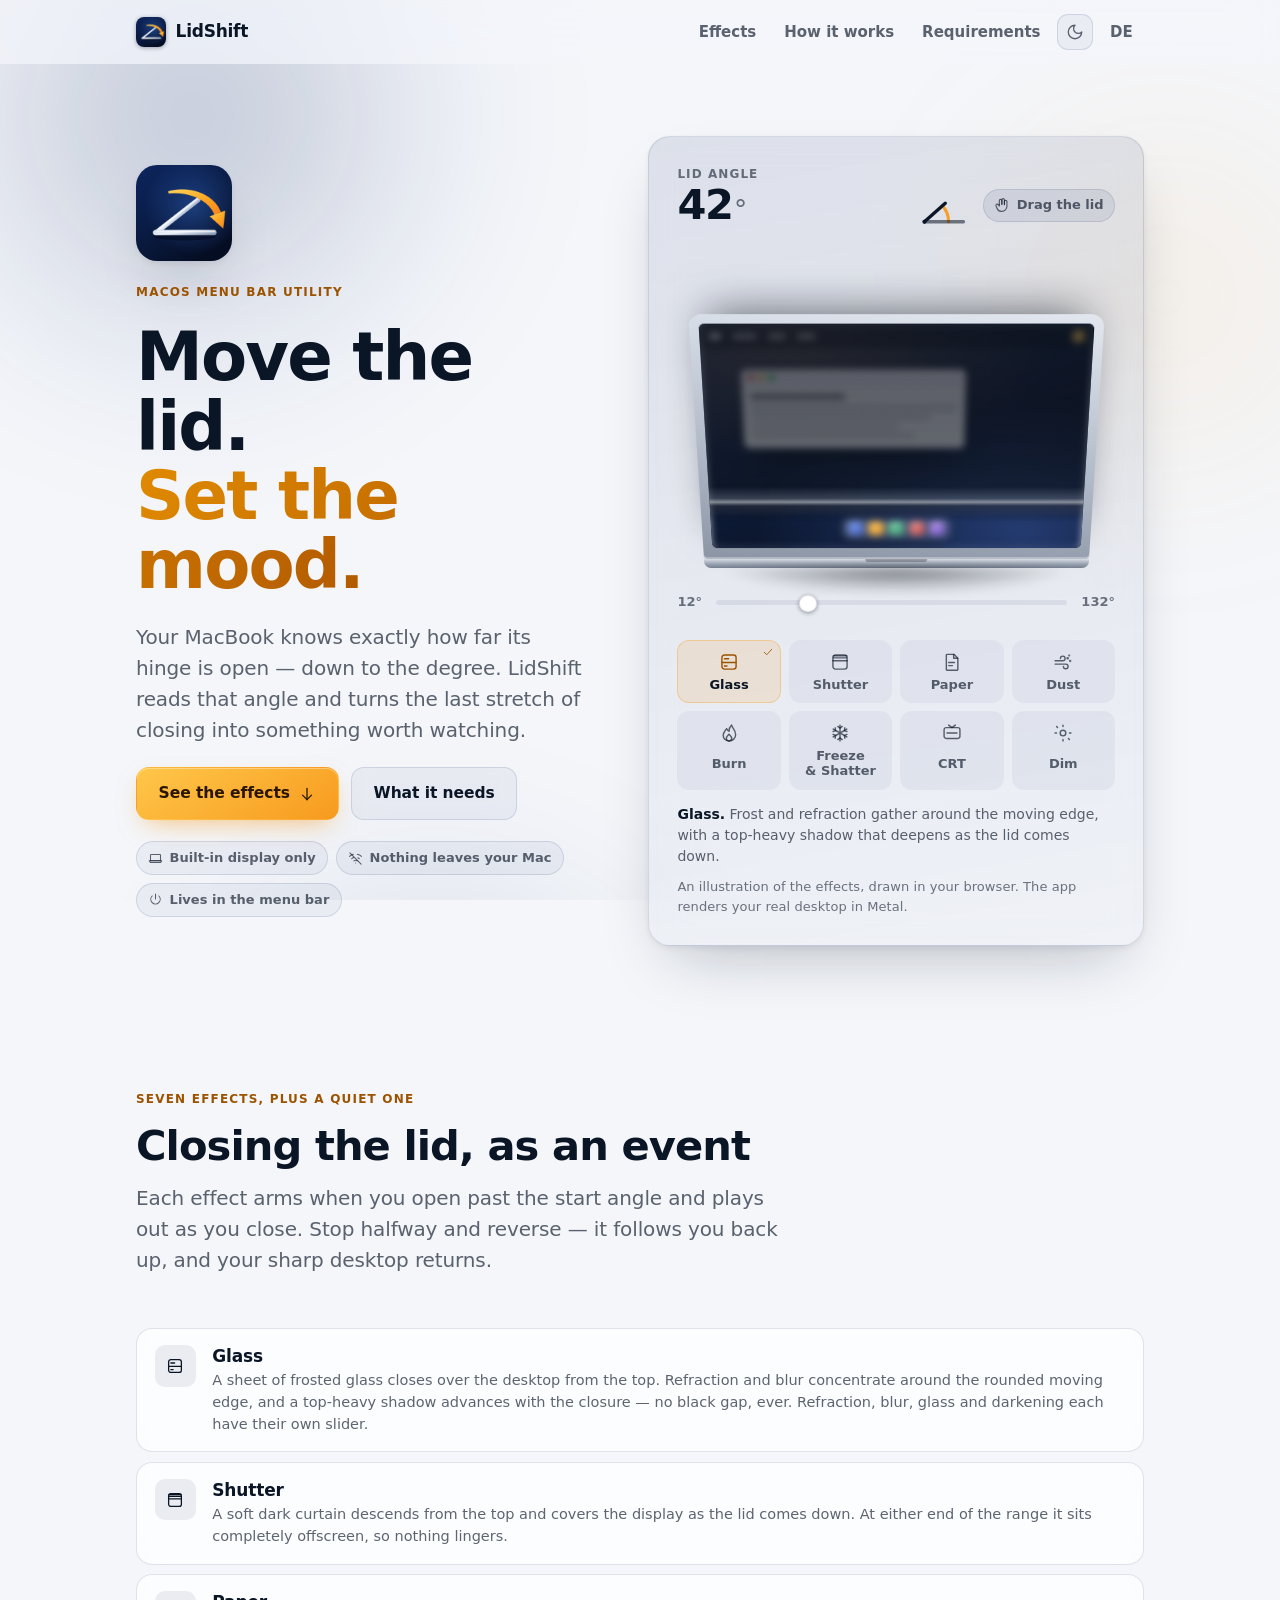
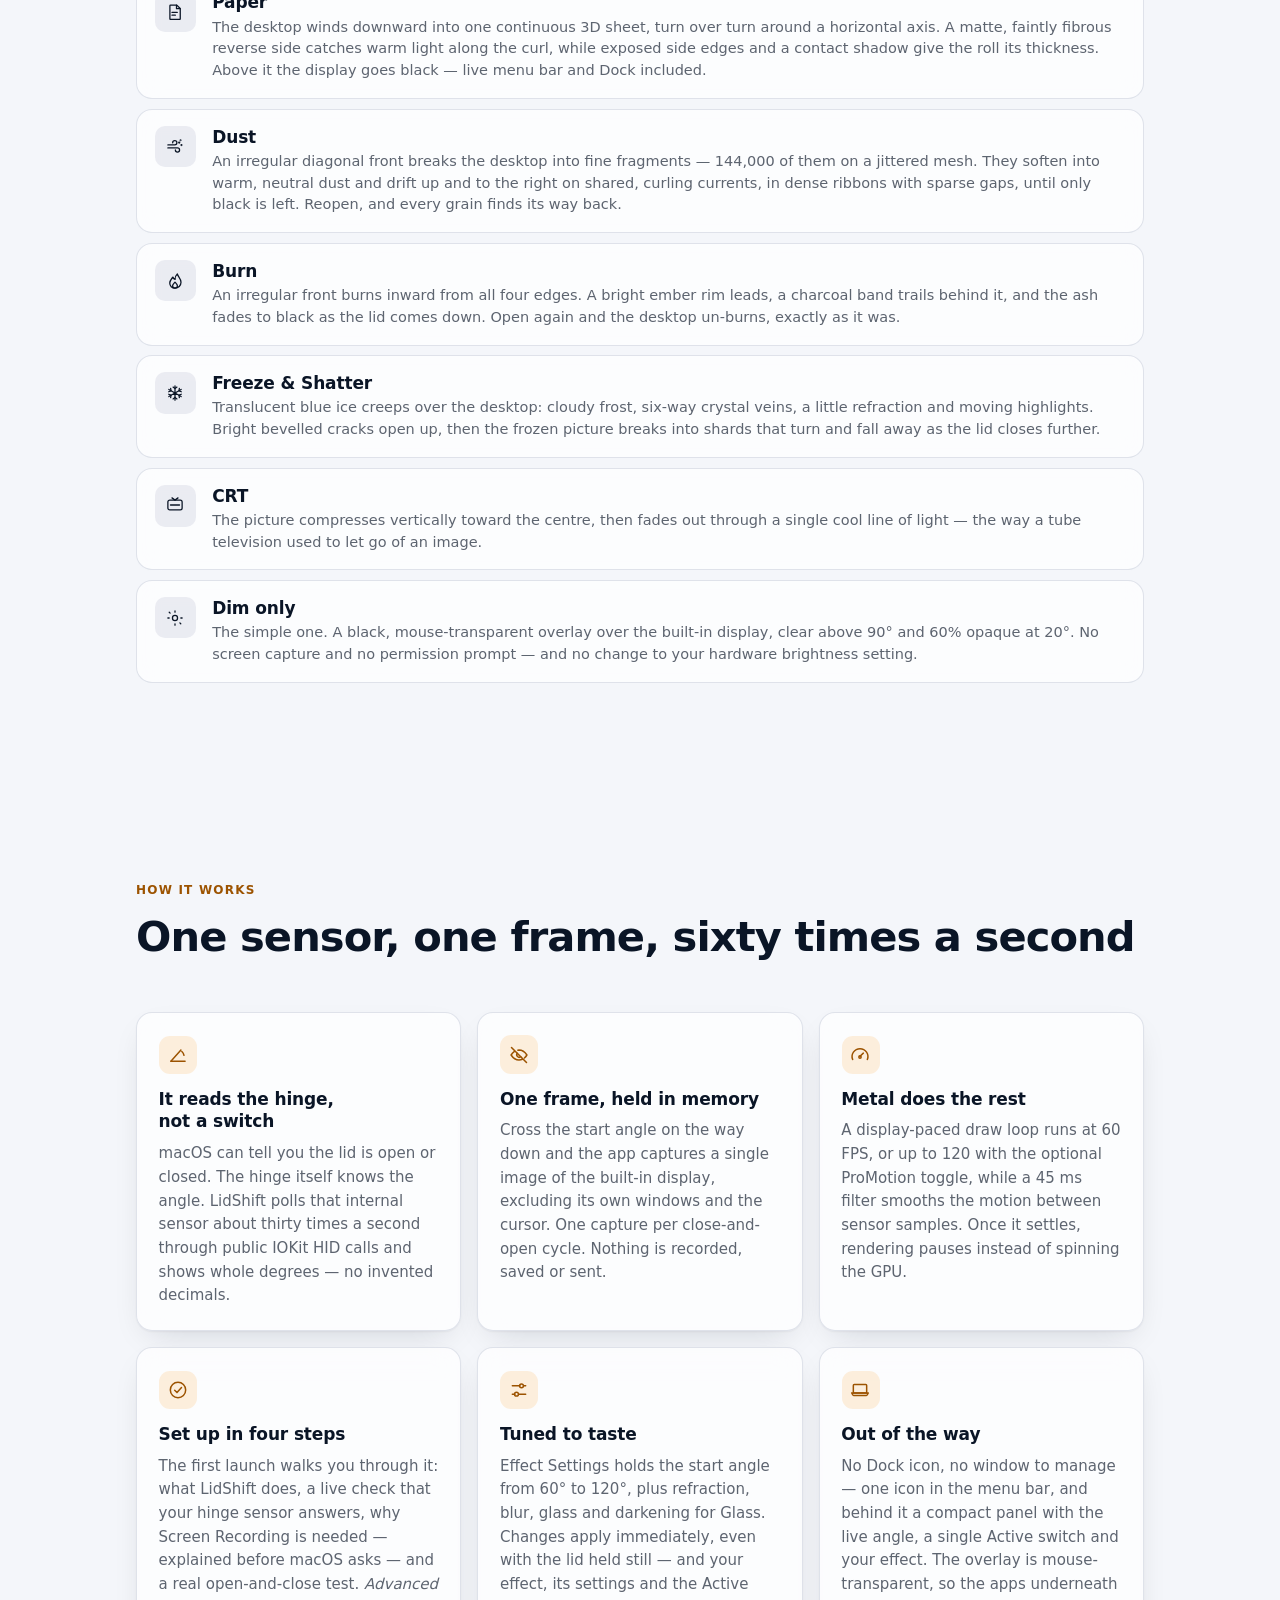
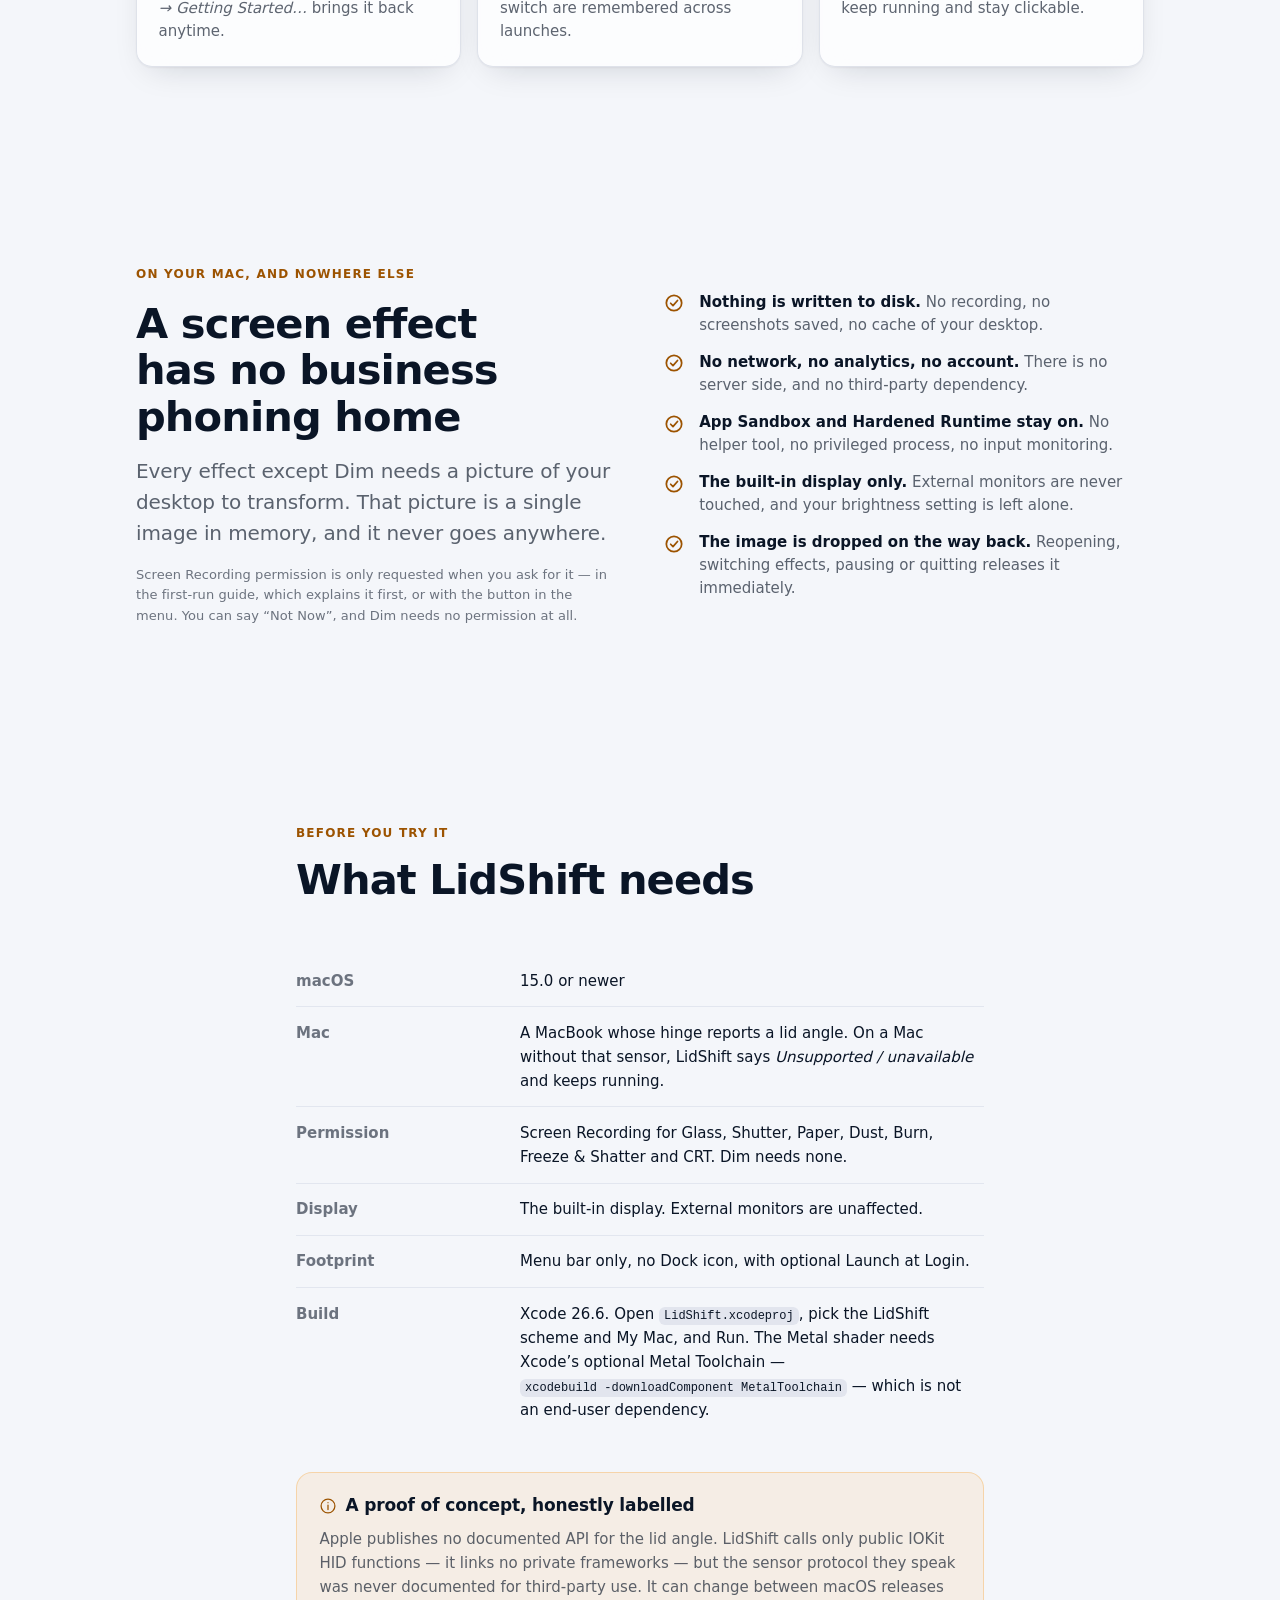
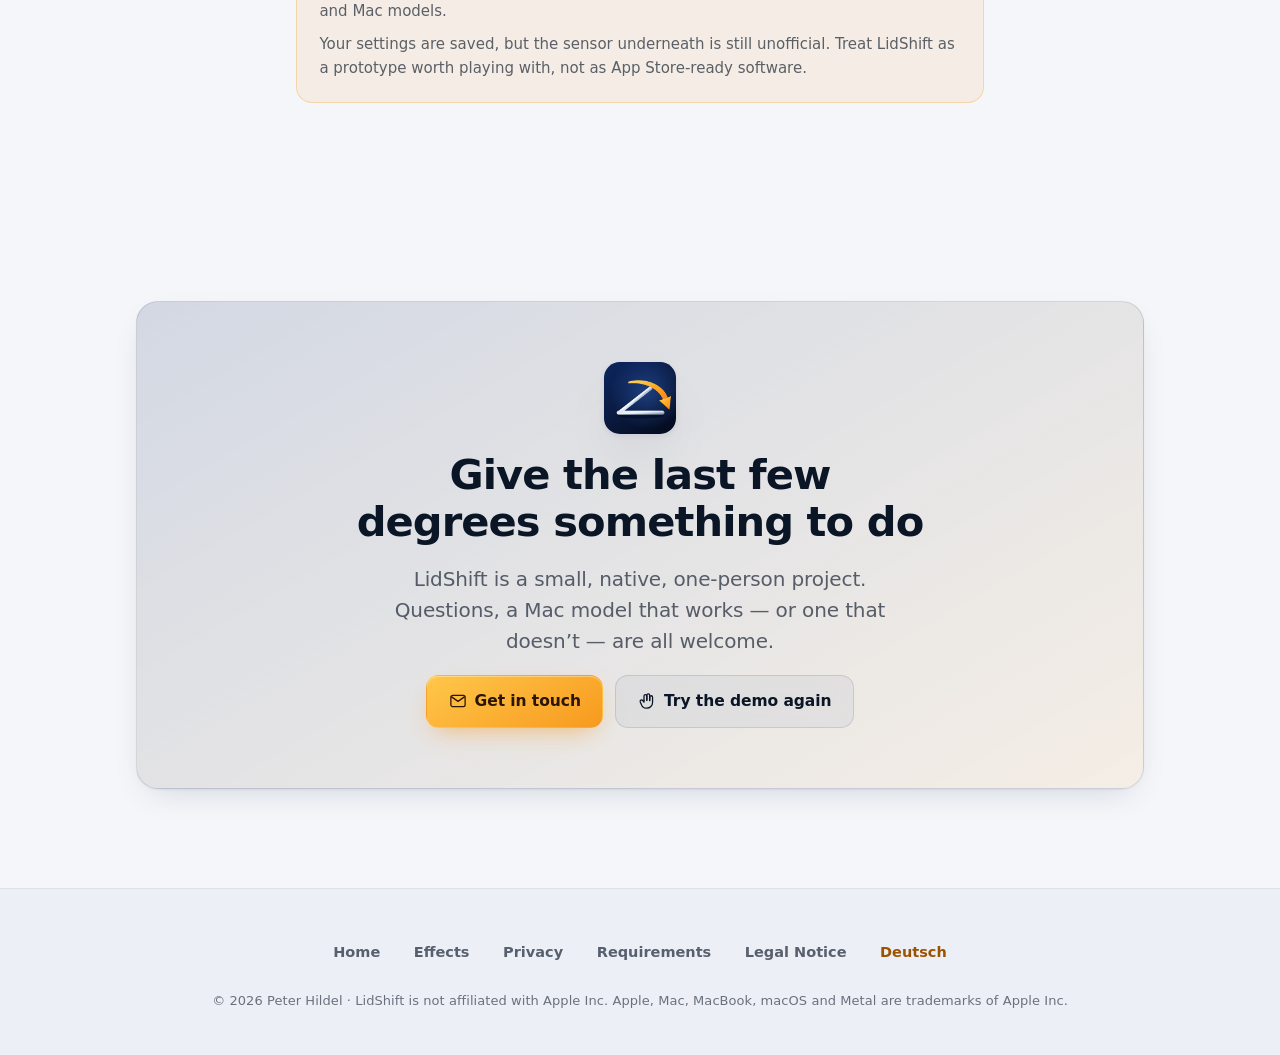
==== index.html @ c19d1894 "Add LidShift landing page matching app develop Static English/German landing page with interactive l" ====
<!DOCTYPE html>
<html lang="en" class="dark">
<head>
  <meta charset="UTF-8">
  <meta name="viewport" content="width=device-width, initial-scale=1.0">
  <title>LidShift — Move the lid. Set the mood.</title>
  <meta name="description" content="LidShift is a macOS menu bar utility that reads your MacBook’s real hinge angle and turns closing the lid into an effect on your desktop: frosted glass, curling paper, windblown dust, a slow burn, shattering ice or a CRT winking out.">
  <link rel="canonical" href="https://v4ulthunt3r.github.io/lidshift-website/">
  <link rel="alternate" hreflang="en" href="https://v4ulthunt3r.github.io/lidshift-website/index.html">
  <link rel="alternate" hreflang="de" href="https://v4ulthunt3r.github.io/lidshift-website/index-de.html">
  <link rel="alternate" hreflang="x-default" href="https://v4ulthunt3r.github.io/lidshift-website/index.html">
  <meta name="theme-color" content="#070E1C" media="(prefers-color-scheme: dark)">
  <meta name="theme-color" content="#F4F6FA" media="(prefers-color-scheme: light)">
  <meta property="og:type" content="website">
  <meta property="og:title" content="LidShift — Move the lid. Set the mood.">
  <meta property="og:description" content="A macOS menu bar utility that reads your MacBook’s real hinge angle and turns closing the lid into an effect on your desktop.">
  <meta property="og:image" content="https://v4ulthunt3r.github.io/lidshift-website/assets/icon-512.png">
  <meta property="og:locale" content="en">
  <meta property="og:locale:alternate" content="de">
  <meta name="twitter:card" content="summary_large_image">
  <link rel="icon" href="assets/favicon-64.png" sizes="64x64" type="image/png">
  <link rel="icon" href="assets/favicon-32.png" sizes="32x32" type="image/png">
  <link rel="apple-touch-icon" href="assets/apple-touch-icon.png">
  <script>
    /* Dark is this app’s home, but the user's choice always wins. */
    (function () {
      try {
        var saved = localStorage.getItem('theme');
        if (saved === 'light') document.documentElement.classList.remove('dark');
        else if (saved === 'dark') document.documentElement.classList.add('dark');
        else if (window.matchMedia('(prefers-color-scheme: light)').matches)
          document.documentElement.classList.remove('dark');
      } catch (e) {}
    })();
  </script>
  <link rel="stylesheet" href="assets/landing.css?v=2">
</head>
<body>
<a class="skip" href="#main">Skip to content</a>

<div class="ambient" aria-hidden="true"><i class="amb amb-1"></i><i class="amb amb-2"></i><i class="amb amb-3"></i></div>

<svg class="lidshift-icons" aria-hidden="true" focusable="false"><defs>
<symbol id="i-laptop" viewBox="0 0 24 24"><path d="M5 5.5h14a1 1 0 0 1 1 1v9H4v-9a1 1 0 0 1 1-1Z"/><path d="M2 15.5h20l-1.4 2.3a1.6 1.6 0 0 1-1.4.7H4.8a1.6 1.6 0 0 1-1.4-.7Z"/></symbol>
<symbol id="i-angle" viewBox="0 0 24 24"><path d="M3.5 19.5h17"/><path d="M3.5 19.5 15.5 6"/><path d="M19.2 12.4a8.2 8.2 0 0 0-2.6-4.6"/></symbol>
<symbol id="i-glass" viewBox="0 0 24 24"><rect x="3.5" y="3.5" width="17" height="17" rx="3"/><path d="M3.5 12.5h17"/><path d="M6.5 8h5M6.5 16.8h3"/></symbol>
<symbol id="i-shutter" viewBox="0 0 24 24"><rect x="3.5" y="3.5" width="17" height="17" rx="3"/><path d="M3.5 10.5h17" /><path d="M4 7h16M4 4.6h16" /></symbol>
<symbol id="i-paper" viewBox="0 0 24 24"><path d="M6 2.8h8.4L19 7.4V21a.8.8 0 0 1-.8.8H6a.8.8 0 0 1-.8-.8V3.6A.8.8 0 0 1 6 2.8Z"/><path d="M14 2.9v4.6h4.7"/><path d="M8 12.5h7M8 16.3h4.5"/></symbol>
<symbol id="i-tv" viewBox="0 0 24 24"><rect x="2.5" y="5.5" width="19" height="13" rx="2.5"/><path d="M8 2.5l4 3 4-3"/><path d="M6 12h12"/></symbol>
<symbol id="i-dim" viewBox="0 0 24 24"><circle cx="12" cy="12" r="3.4"/><path d="M12 4.2V2.5M12 21.5v-1.7M5.5 5.5 4.3 4.3M19.7 19.7l-1.2-1.2M4.2 12H2.5M21.5 12h-1.7"/></symbol>
<symbol id="i-sliders" viewBox="0 0 24 24"><path d="M4 7h9M17.5 7H20M4 17h3M11.5 17H20"/><circle cx="15" cy="7" r="2.3"/><circle cx="9" cy="17" r="2.3"/></symbol>
<symbol id="i-gauge" viewBox="0 0 24 24"><path d="M3.2 17.5a9.5 9.5 0 1 1 17.6 0"/><path d="M12 13.5 16 9.8"/><circle cx="12" cy="14.4" r="1.4"/></symbol>
<symbol id="i-power" viewBox="0 0 24 24"><path d="M12 3.2v8"/><path d="M6.6 6.4a7.5 7.5 0 1 0 10.8 0"/></symbol>
<symbol id="i-cpu" viewBox="0 0 24 24"><rect x="6.5" y="6.5" width="11" height="11" rx="2.2"/><path d="M10 3.5v2.6M14 3.5v2.6M10 17.9v2.6M14 17.9v2.6M3.5 10h2.6M3.5 14h2.6M17.9 10h2.6M17.9 14h2.6"/></symbol>
<symbol id="i-lock" viewBox="0 0 24 24"><rect x="4" y="10.5" width="16" height="10.5" rx="2.5"/><path d="M7.8 10.5V7.2a4.2 4.2 0 0 1 8.4 0v3.3"/></symbol>
<symbol id="i-shield" viewBox="0 0 24 24"><path d="M12 2.5 4 5.7v5.6c0 4.6 3.2 8.6 8 10.2 4.8-1.6 8-5.6 8-10.2V5.7Z"/><path d="m8.8 12 2.2 2.2 4.2-4.4"/></symbol>
<symbol id="i-check" viewBox="0 0 24 24"><path d="m4.5 12.5 5 5 10-11"/></symbol>
<symbol id="i-check-circle" viewBox="0 0 24 24"><circle cx="12" cy="12" r="9.2"/><path d="m8 12.3 2.8 2.8L16.2 9"/></symbol>
<symbol id="i-info" viewBox="0 0 24 24"><circle cx="12" cy="12" r="9.2"/><path d="M12 10.8v6M12 7.6h.01"/></symbol>
<symbol id="i-moon" viewBox="0 0 24 24"><path d="M12 3a6 6 0 0 0 9 9 9 9 0 1 1-9-9Z"/></symbol>
<symbol id="i-sun" viewBox="0 0 24 24"><circle cx="12" cy="12" r="4"/><path d="M12 2v2M12 20v2M4.9 4.9l1.4 1.4M17.7 17.7l1.4 1.4M2 12h2M20 12h2M4.9 19.1l1.4-1.4M17.7 6.3l1.4-1.4"/></symbol>
<symbol id="i-arrow-right" viewBox="0 0 24 24"><path d="M4 12h15"/><path d="m13 6 6 6-6 6"/></symbol>
<symbol id="i-arrow-down" viewBox="0 0 24 24"><path d="M12 4.5v15"/><path d="m6 13.5 6 6 6-6"/></symbol>
<symbol id="i-hand" viewBox="0 0 24 24"><path d="M8 11V5.4a1.9 1.9 0 0 1 3.8 0V11"/><path d="M11.8 11V4.3a1.9 1.9 0 0 1 3.8 0V11"/><path d="M15.6 11.6V6.9a1.9 1.9 0 0 1 3.8 0V14a7.5 7.5 0 0 1-7.5 7.5h-.8a7 7 0 0 1-6.6-4.7L3 13.2a1.9 1.9 0 0 1 3.3-1.8L8 13.6V11"/></symbol>
<symbol id="i-mail" viewBox="0 0 24 24"><rect x="2.5" y="4.5" width="19" height="15" rx="2.5"/><path d="m3.5 6.5 8.5 6 8.5-6"/></symbol>
<symbol id="i-note" viewBox="0 0 24 24"><path d="M5 3.5h9.5L19 8v12.5a1 1 0 0 1-1 1H5a1 1 0 0 1-1-1v-16a1 1 0 0 1 1-1Z"/><path d="M14 3.6V8h4.6"/><path d="M8 13h8M8 17h5"/></symbol>
<symbol id="i-globe" viewBox="0 0 24 24"><circle cx="12" cy="12" r="9.5"/><path d="M2.6 12h18.8"/><path d="M12 2.5a14.5 14.5 0 0 1 0 19 14.5 14.5 0 0 1 0-19Z"/></symbol>
<symbol id="i-download" viewBox="0 0 24 24"><path d="M21 15v4a2 2 0 0 1-2 2H5a2 2 0 0 1-2-2v-4"/><path d="m7 10 5 5 5-5"/><path d="M12 15V3"/></symbol>
<symbol id="i-eye-off" viewBox="0 0 24 24"><path d="M10.6 6.2A9.7 9.7 0 0 1 12 6c5.5 0 9.5 6 9.5 6a17 17 0 0 1-3 3.6"/><path d="M6.6 7.6A17 17 0 0 0 2.5 12S6.5 18 12 18a9.6 9.6 0 0 0 4.1-.9"/><path d="M9.9 9.9a3 3 0 0 0 4.2 4.2"/><path d="m3 3 18 18"/></symbol>
<symbol id="i-wifi-off" viewBox="0 0 24 24"><path d="M2.5 8.5a14 14 0 0 1 6-3.3M15 5.3a14 14 0 0 1 6.5 3.2"/><path d="M6 12.2a9 9 0 0 1 3-1.9M18 12.2a9 9 0 0 0-2.2-1.5"/><path d="M9.4 15.8a4.2 4.2 0 0 1 5.2 0"/><path d="M12 19.2h.01"/><path d="m3 3 18 18"/></symbol>
<symbol id="i-dust" viewBox="0 0 24 24"><path d="M2.5 10.5h9.2a2.8 2.8 0 1 0-2.8-2.8"/><path d="M2.5 14.5h12.8a2.8 2.8 0 1 1-2.8 2.8"/><circle cx="17.6" cy="7.4" r=".7"/><circle cx="20.6" cy="10.8" r=".55"/><circle cx="19.4" cy="4.2" r=".45"/></symbol>
<symbol id="i-flame" viewBox="0 0 24 24"><path d="M12 21.5c-4.1 0-7-2.9-7-6.7 0-3.5 2.4-5.4 4.1-8 .8 1.6 1.7 2.6 3 3.1-.1-2.8.9-5.4 3-7.4.4 3.2 4.9 6 4.9 11.3 0 4.5-3.5 7.7-8 7.7Z"/><path d="M12 21.5c-1.8 0-3.2-1.3-3.2-3.1 0-1.8 1.5-3 3.2-4.9 1.7 1.9 3.2 3.1 3.2 4.9 0 1.8-1.4 3.1-3.2 3.1Z"/></symbol>
<symbol id="i-snow" viewBox="0 0 24 24"><path d="M12 2.5v19M3.8 7.25l16.4 9.5M3.8 16.75l16.4-9.5"/><path d="m9.4 4.1 2.6 2 2.6-2M9.4 19.9l2.6-2 2.6 2"/><path d="m3.6 10.3 3.1-1.2-.5-3.3M20.4 13.7l-3.1 1.2.5 3.3"/><path d="m6.2 18.2.5-3.3-3.1-1.2M17.8 5.8l-.5 3.3 3.1 1.2"/></symbol>
<symbol id="i-code" viewBox="0 0 24 24"><path d="m8.5 8-4.5 4 4.5 4M15.5 8l4.5 4-4.5 4"/></symbol>
</defs></svg>

<!-- Filters the demo's Burn and Freeze & Shatter layers reference. lid.js tunes #ice per frame. -->
<svg class="fx-filters" width="0" height="0" aria-hidden="true" focusable="false" style="position:absolute;width:0;height:0;overflow:hidden">
  <filter id="burn-edge" x="-5%" y="-5%" width="110%" height="110%">
    <feTurbulence type="fractalNoise" baseFrequency="0.028" numOctaves="3" seed="11" result="noise"/>
    <feDisplacementMap in="SourceGraphic" in2="noise" scale="22" xChannelSelector="R" yChannelSelector="G"/>
  </filter>
  <filter id="ice" x="0" y="0" width="100%" height="100%" color-interpolation-filters="sRGB">
    <feTurbulence type="fractalNoise" baseFrequency="0.05" numOctaves="3" seed="4" result="noise"/>
    <feDisplacementMap data-ice-bend in="SourceGraphic" in2="noise" scale="0" xChannelSelector="R" yChannelSelector="G" result="bent"/>
    <feColorMatrix data-ice-matrix in="bent" type="matrix" values="1 0 0 0 0  0 1 0 0 0  0 0 1 0 0  0 0 0 1 0" result="tinted"/>
    <feColorMatrix in="noise" type="matrix" values="0 0 0 0 0.77  0 0 0 0 0.91  0 0 0 0 0.98  1.7 0 0 0 -0.72" result="frost"/>
    <feComponentTransfer in="frost" result="rime"><feFuncA data-ice-rime type="linear" slope="0" intercept="0"/></feComponentTransfer>
    <feComposite in="rime" in2="bent" operator="in" result="rimeOnIce"/>
    <feMerge><feMergeNode in="tinted"/><feMergeNode in="rimeOnIce"/></feMerge>
  </filter>
</svg>

<div id="nav-top" aria-hidden="true"></div>
<nav class="nav">
  <div class="wrap nav-inner">
    <a class="brand" href="index.html">
      <img src="assets/icon-256.png" alt="" width="30" height="30">
      <span>LidShift</span>
    </a>
    <div class="nav-right">
      <a class="nav-link hide-sm" href="#effects">Effects</a>
      <a class="nav-link hide-sm" href="#how">How it works</a>
      <a class="nav-link hide-sm" href="#requirements">Requirements</a>
      <button id="theme-toggle" class="icon-btn" type="button" aria-label="Switch between light and dark" aria-pressed="true">
        <svg class="ico" id="theme-icon" aria-hidden="true"><use href="#i-moon"/></svg>
      </button>
      <a class="nav-link" href="index-de.html" hreflang="de" lang="de">DE</a>
    </div>
  </div>
</nav>

<main id="main">

  <!-- ============================ Hero ============================ -->
  <section class="hero">
    <div class="wrap hero-grid">
      <div class="hero-copy">
        <img class="hero-icon" src="assets/icon-512.png" alt="LidShift app icon" width="96" height="96">
        <p class="eyebrow">macOS menu bar utility</p>
        <h1>Move the lid.<br><span class="accent">Set the mood.</span></h1>
        <p class="lede">
          Your MacBook knows exactly how far its hinge is open — down to the degree.
          LidShift reads that angle and turns the last stretch of closing into
          something worth watching.
        </p>
        <div class="btn-row">
          <a class="btn btn-primary" href="#effects">
            See the effects
            <svg class="ico" aria-hidden="true"><use href="#i-arrow-down"/></svg>
          </a>
          <a class="btn btn-secondary" href="#requirements">What it needs</a>
        </div>
        <div class="pill-row">
          <span class="pill"><svg class="ico" aria-hidden="true"><use href="#i-laptop"/></svg> Built-in display only</span>
          <span class="pill"><svg class="ico" aria-hidden="true"><use href="#i-wifi-off"/></svg> Nothing leaves your Mac</span>
          <span class="pill"><svg class="ico" aria-hidden="true"><use href="#i-power"/></svg> Lives in the menu bar</span>
        </div>
      </div>

      <!-- The demo. Grab the lid; the desktop answers on the same frame. -->
      <div class="demo" id="demo">
        <div class="demo-top">
          <div>
            <p class="angle-label" id="angle-label">Lid angle</p>
            <p class="angle-readout" aria-hidden="true">
              <span class="value" data-angle-value>106</span><span class="unit">°</span>
            </p>
          </div>
          <div style="display:flex;align-items:center;gap:.75rem">
            <svg viewBox="0 0 60 56" width="56" height="52" aria-hidden="true" style="overflow:visible">
              <path data-gauge-arc d="M 36 46 A 26 26 0 0 0 10 20" fill="none" stroke="var(--accent)" stroke-width="3.4" stroke-linecap="round" opacity=".95"/>
              <path d="M10 46 H 52" fill="none" stroke="currentColor" stroke-width="3.6" stroke-linecap="round" opacity=".55"/>
              <path data-gauge-arm d="M10 46 H 40" fill="none" stroke="currentColor" stroke-width="3.6" stroke-linecap="round"/>
              <circle cx="10" cy="46" r="2.2" fill="currentColor"/>
            </svg>
            <span class="grab-hint" data-hint>
              <svg class="ico" aria-hidden="true" style="width:1rem;height:1rem"><use href="#i-hand"/></svg>
              Drag the lid
            </span>
          </div>
        </div>

        <div class="stage" data-lid-stage>
          <div class="mac">
            <div class="lid-hinge" data-lid
                 role="slider" tabindex="0"
                 aria-labelledby="angle-label"
                 aria-valuemin="12" aria-valuemax="132" aria-valuenow="106"
                 aria-valuetext="106 degrees" data-valuetext="%d degrees">
              <div class="lid">
                <div class="screen" data-screen data-effect="glass">
                  <div class="desktop">
                    <div class="desk-menubar">
                      <i></i><i></i><i></i><i></i>
                      <span class="spacer"></span>
                      <i class="mb-icon"></i>
                    </div>
                    <div class="desk-window">
                      <div class="titlebar"><b></b><b></b><b></b></div>
                      <div class="body"><i></i><i></i><i></i><i></i><i></i></div>
                    </div>
                    <div class="desk-dock"><i></i><i></i><i></i><i></i><i></i></div>
                  </div>
                  <div class="fx fx-glass"><span class="glass-veil"></span><span class="glass-ridge"></span></div>
                  <div class="fx fx-shutter"></div>
                  <div class="fx fx-paper"><span class="paper-void"></span><span class="paper-roll"></span></div>
                  <div class="fx fx-crt"><span class="crt-void"></span><span class="crt-line"></span></div>
                  <div class="fx fx-dust"><canvas></canvas></div>
                  <div class="fx fx-burn"><span class="burn-hole"></span></div>
                  <div class="fx fx-freeze"></div>
                  <div class="fx fx-dim"></div>
                </div>
              </div>
            </div>
            <div class="mac-base"></div>
            <div class="mac-shadow" aria-hidden="true"></div>
          </div>
        </div>

        <div class="slider-row">
          <label for="angle-slider">12°</label>
          <input id="angle-slider" type="range" min="12" max="132" step="1" value="106" data-angle-slider
                 aria-label="Lid angle in degrees">
          <label for="angle-slider">132°</label>
        </div>

        <div class="effect-picker" role="group" aria-label="Choose an effect">
          <button class="fx-card" type="button" data-effect="glass" aria-pressed="true"
                  data-caption="<b>Glass.</b> Frost and refraction gather around the moving edge, with a top-heavy shadow that deepens as the lid comes down.">
            <svg class="ico" aria-hidden="true"><use href="#i-glass"/></svg> Glass
            <svg class="ico tick" aria-hidden="true"><use href="#i-check"/></svg>
          </button>
          <button class="fx-card" type="button" data-effect="shutter" aria-pressed="false"
                  data-caption="<b>Shutter.</b> A soft dark curtain follows the lid down the display, and travels fully offscreen at either end.">
            <svg class="ico" aria-hidden="true"><use href="#i-shutter"/></svg> Shutter
            <svg class="ico tick" aria-hidden="true"><use href="#i-check"/></svg>
          </button>
          <button class="fx-card" type="button" data-effect="paper" aria-pressed="false"
                  data-caption="<b>Paper.</b> The desktop winds downward into one continuous sheet — a wide curl, a matte reverse side, exposed edges and a contact shadow.">
            <svg class="ico" aria-hidden="true"><use href="#i-paper"/></svg> Paper
            <svg class="ico tick" aria-hidden="true"><use href="#i-check"/></svg>
          </button>
          <button class="fx-card" type="button" data-effect="dust" aria-pressed="false"
                  data-caption="<b>Dust.</b> A ragged diagonal front breaks the desktop into fine grains that drift up and to the right on curling currents.">
            <svg class="ico" aria-hidden="true"><use href="#i-dust"/></svg> Dust
            <svg class="ico tick" aria-hidden="true"><use href="#i-check"/></svg>
          </button>
          <button class="fx-card" type="button" data-effect="burn" aria-pressed="false"
                  data-caption="<b>Burn.</b> An irregular front burns in from all four edges — a glowing ember rim, a charcoal band, then ash fading to black.">
            <svg class="ico" aria-hidden="true"><use href="#i-flame"/></svg> Burn
            <svg class="ico tick" aria-hidden="true"><use href="#i-check"/></svg>
          </button>
          <button class="fx-card" type="button" data-effect="freeze" aria-pressed="false"
                  data-caption="<b>Freeze &amp; Shatter.</b> Blue ice and frost creep over the desktop, cracks open up, and the frozen shards turn and fall away.">
            <svg class="ico" aria-hidden="true"><use href="#i-snow"/></svg> Freeze &amp;&nbsp;Shatter
            <svg class="ico tick" aria-hidden="true"><use href="#i-check"/></svg>
          </button>
          <button class="fx-card" type="button" data-effect="crt" aria-pressed="false"
                  data-caption="<b>CRT.</b> The picture compresses toward the middle and lets go through a single cool line of light.">
            <svg class="ico" aria-hidden="true"><use href="#i-tv"/></svg> CRT
            <svg class="ico tick" aria-hidden="true"><use href="#i-check"/></svg>
          </button>
          <button class="fx-card" type="button" data-effect="dim" aria-pressed="false"
                  data-caption="<b>Dim only.</b> No capture, no permission — just the display fading down as the lid comes with it.">
            <svg class="ico" aria-hidden="true"><use href="#i-dim"/></svg> Dim
            <svg class="ico tick" aria-hidden="true"><use href="#i-check"/></svg>
          </button>
        </div>

        <p class="demo-caption" data-caption-out aria-live="polite"></p>
        <p class="tiny">An illustration of the effects, drawn in your browser. The app renders your real desktop in Metal.</p>
      </div>
    </div>
  </section>

  <!-- ============================ Effects ============================ -->
  <section id="effects">
    <div class="wrap">
      <div class="section-head reveal">
        <p class="eyebrow">Seven effects, plus a quiet one</p>
        <h2>Closing the lid, as an event</h2>
        <p class="lede">
          Each effect arms when you open past the start angle and plays out as you close.
          Stop halfway and reverse — it follows you back up, and your sharp desktop returns.
        </p>
      </div>

      <div class="effect-list">
        <div class="effect-item reveal">
          <span class="glyph"><svg class="ico" aria-hidden="true"><use href="#i-glass"/></svg></span>
          <div>
            <h3>Glass</h3>
            <p>A sheet of frosted glass closes over the desktop from the top. Refraction and blur concentrate
              around the rounded moving edge, and a top-heavy shadow advances with the closure — no black gap,
              ever. Refraction, blur, glass and darkening each have their own slider.</p>
          </div>
        </div>
        <div class="effect-item reveal">
          <span class="glyph"><svg class="ico" aria-hidden="true"><use href="#i-shutter"/></svg></span>
          <div>
            <h3>Shutter</h3>
            <p>A soft dark curtain descends from the top and covers the display as the lid comes down.
              At either end of the range it sits completely offscreen, so nothing lingers.</p>
          </div>
        </div>
        <div class="effect-item reveal">
          <span class="glyph"><svg class="ico" aria-hidden="true"><use href="#i-paper"/></svg></span>
          <div>
            <h3>Paper</h3>
            <p>The desktop winds downward into one continuous 3D sheet, turn over turn around a horizontal
              axis. A matte, faintly fibrous reverse side catches warm light along the curl, while exposed side
              edges and a contact shadow give the roll its thickness. Above it the display goes black — live
              menu bar and Dock included.</p>
          </div>
        </div>
        <div class="effect-item reveal">
          <span class="glyph"><svg class="ico" aria-hidden="true"><use href="#i-dust"/></svg></span>
          <div>
            <h3>Dust</h3>
            <p>An irregular diagonal front breaks the desktop into fine fragments — 144,000 of them on a
              jittered mesh. They soften into warm, neutral dust and drift up and to the right on shared, curling
              currents, in dense ribbons with sparse gaps, until only black is left. Reopen, and every grain
              finds its way back.</p>
          </div>
        </div>
        <div class="effect-item reveal">
          <span class="glyph"><svg class="ico" aria-hidden="true"><use href="#i-flame"/></svg></span>
          <div>
            <h3>Burn</h3>
            <p>An irregular front burns inward from all four edges. A bright ember rim leads, a charcoal
              band trails behind it, and the ash fades to black as the lid comes down. Open again and the
              desktop un-burns, exactly as it was.</p>
          </div>
        </div>
        <div class="effect-item reveal">
          <span class="glyph"><svg class="ico" aria-hidden="true"><use href="#i-snow"/></svg></span>
          <div>
            <h3>Freeze &amp; Shatter</h3>
            <p>Translucent blue ice creeps over the desktop: cloudy frost, six-way crystal veins, a little
              refraction and moving highlights. Bright bevelled cracks open up, then the frozen picture breaks
              into shards that turn and fall away as the lid closes further.</p>
          </div>
        </div>
        <div class="effect-item reveal">
          <span class="glyph"><svg class="ico" aria-hidden="true"><use href="#i-tv"/></svg></span>
          <div>
            <h3>CRT</h3>
            <p>The picture compresses vertically toward the centre, then fades out through a single cool
              line of light — the way a tube television used to let go of an image.</p>
          </div>
        </div>
        <div class="effect-item reveal">
          <span class="glyph"><svg class="ico" aria-hidden="true"><use href="#i-dim"/></svg></span>
          <div>
            <h3>Dim only</h3>
            <p>The simple one. A black, mouse-transparent overlay over the built-in display, clear above 90°
              and 60% opaque at 20°. No screen capture and no permission prompt — and no change to your
              hardware brightness setting.</p>
          </div>
        </div>
      </div>
    </div>
  </section>

  <!-- ============================ How ============================ -->
  <section id="how">
    <div class="wrap">
      <div class="section-head reveal">
        <p class="eyebrow">How it works</p>
        <h2>One sensor, one frame, sixty times a second</h2>
      </div>
      <div class="grid grid-3">
        <div class="card reveal">
          <span class="card-icon"><svg class="ico" aria-hidden="true"><use href="#i-angle"/></svg></span>
          <h3>It reads the hinge, not a switch</h3>
          <p>macOS can tell you the lid is open or closed. The hinge itself knows the angle. LidShift polls
            that internal sensor about thirty times a second through public IOKit HID calls and shows whole
            degrees — no invented decimals.</p>
        </div>
        <div class="card reveal">
          <span class="card-icon"><svg class="ico" aria-hidden="true"><use href="#i-eye-off"/></svg></span>
          <h3>One frame, held in memory</h3>
          <p>Cross the start angle on the way down and the app captures a single image of the built-in
            display, excluding its own windows and the cursor. One capture per close-and-open cycle. Nothing
            is recorded, saved or sent.</p>
        </div>
        <div class="card reveal">
          <span class="card-icon"><svg class="ico" aria-hidden="true"><use href="#i-gauge"/></svg></span>
          <h3>Metal does the rest</h3>
          <p>A display-paced draw loop runs at 60 FPS, or up to 120 with the optional ProMotion toggle, while
            a 45 ms filter smooths the motion between sensor samples. Once it settles, rendering pauses
            instead of spinning the GPU.</p>
        </div>
        <div class="card reveal">
          <span class="card-icon"><svg class="ico" aria-hidden="true"><use href="#i-check-circle"/></svg></span>
          <h3>Set up in four steps</h3>
          <p>The first launch walks you through it: what LidShift does, a live check that your hinge sensor
            answers, why Screen Recording is needed — explained before macOS asks — and a real open-and-close
            test. <em>Advanced → Getting Started…</em> brings it back anytime.</p>
        </div>
        <div class="card reveal">
          <span class="card-icon"><svg class="ico" aria-hidden="true"><use href="#i-sliders"/></svg></span>
          <h3>Tuned to taste</h3>
          <p>Effect Settings holds the start angle from 60° to 120°, plus refraction, blur, glass and
            darkening for Glass. Changes apply immediately, even with the lid held still — and your effect,
            its settings and the Active switch are remembered across launches.</p>
        </div>
        <div class="card reveal">
          <span class="card-icon"><svg class="ico" aria-hidden="true"><use href="#i-laptop"/></svg></span>
          <h3>Out of the way</h3>
          <p>No Dock icon, no window to manage — one icon in the menu bar, and behind it a compact panel
            with the live angle, a single Active switch and your effect. The overlay is mouse-transparent, so
            the apps underneath keep running and stay clickable.</p>
        </div>
      </div>
    </div>
  </section>

  <!-- ============================ Privacy ============================ -->
  <section id="privacy">
    <div class="wrap split">
      <div class="stack reveal">
        <p class="eyebrow">On your Mac, and nowhere else</p>
        <h2>A screen effect has no business phoning home</h2>
        <p class="lede">
          Every effect except Dim needs a picture of your desktop to transform. That picture is a single
          image in memory, and it never goes anywhere.
        </p>
        <p class="tiny">
          Screen Recording permission is only requested when you ask for it — in the first-run guide, which
          explains it first, or with the button in the menu. You can say “Not Now”, and Dim needs no
          permission at all.
        </p>
      </div>
      <ul class="checklist reveal">
        <li><svg class="ico" aria-hidden="true"><use href="#i-check-circle"/></svg>
          <span><b>Nothing is written to disk.</b> No recording, no screenshots saved, no cache of your desktop.</span></li>
        <li><svg class="ico" aria-hidden="true"><use href="#i-check-circle"/></svg>
          <span><b>No network, no analytics, no account.</b> There is no server side, and no third-party dependency.</span></li>
        <li><svg class="ico" aria-hidden="true"><use href="#i-check-circle"/></svg>
          <span><b>App Sandbox and Hardened Runtime stay on.</b> No helper tool, no privileged process, no input monitoring.</span></li>
        <li><svg class="ico" aria-hidden="true"><use href="#i-check-circle"/></svg>
          <span><b>The built-in display only.</b> External monitors are never touched, and your brightness setting is left alone.</span></li>
        <li><svg class="ico" aria-hidden="true"><use href="#i-check-circle"/></svg>
          <span><b>The image is dropped on the way back.</b> Reopening, switching effects, pausing or quitting releases it immediately.</span></li>
      </ul>
    </div>
  </section>

  <!-- ============================ Requirements ============================ -->
  <section id="requirements">
    <div class="wrap wrap-narrow">
      <div class="section-head reveal">
        <p class="eyebrow">Before you try it</p>
        <h2>What LidShift needs</h2>
      </div>

      <dl class="spec-list reveal">
        <div><dt>macOS</dt><dd>15.0 or newer</dd></div>
        <div><dt>Mac</dt><dd>A MacBook whose hinge reports a lid angle. On a Mac without that sensor, LidShift says <em>Unsupported / unavailable</em> and keeps running.</dd></div>
        <div><dt>Permission</dt><dd>Screen Recording for Glass, Shutter, Paper, Dust, Burn, Freeze &amp; Shatter and CRT. Dim needs none.</dd></div>
        <div><dt>Display</dt><dd>The built-in display. External monitors are unaffected.</dd></div>
        <div><dt>Footprint</dt><dd>Menu bar only, no Dock icon, with optional Launch at Login.</dd></div>
        <div><dt>Build</dt><dd>Xcode 26.6. Open <code>LidShift.xcodeproj</code>, pick the LidShift scheme and My&nbsp;Mac, and Run. The Metal shader needs Xcode’s optional Metal Toolchain — <code>xcodebuild -downloadComponent MetalToolchain</code> — which is not an end-user dependency.</dd></div>
      </dl>

      <div class="callout reveal" style="margin-top:2.25rem">
        <h3><svg class="ico" aria-hidden="true"><use href="#i-info"/></svg> A proof of concept, honestly labelled</h3>
        <p>
          Apple publishes no documented API for the lid angle. LidShift calls only public IOKit HID
          functions — it links no private frameworks — but the sensor protocol they speak was never
          documented for third-party use. It can change between macOS releases and Mac models.
        </p>
        <p>
          Your settings are saved, but the sensor underneath is still unofficial. Treat LidShift as a
          prototype worth playing with, not as App&nbsp;Store-ready software.
        </p>
      </div>
    </div>
  </section>

  <!-- ============================ CTA ============================ -->
  <section>
    <div class="wrap">
      <div class="cta reveal">
        <img src="assets/icon-256.png" alt="" width="72" height="72" style="border-radius:22%;box-shadow:var(--shadow-lift)">
        <h2>Give the last few degrees something to do</h2>
        <p class="lede" style="max-width:44ch;margin-inline:auto;text-align:center">
          LidShift is a small, native, one-person project. Questions, a Mac model that works — or one that
          doesn’t — are all welcome.
        </p>
        <div class="btn-row" style="justify-content:center">
          <a class="btn btn-primary" href="mailto:info@hildel.com?subject=LidShift">
            <svg class="ico" aria-hidden="true"><use href="#i-mail"/></svg>
            Get in touch
          </a>
          <a class="btn btn-secondary" href="#demo">
            <svg class="ico" aria-hidden="true"><use href="#i-hand"/></svg>
            Try the demo again
          </a>
        </div>
      </div>
    </div>
  </section>
</main>

<footer class="footer">
  <div class="wrap">
    <div class="footer-links">
      <a href="index.html">Home</a>
      <a href="#effects">Effects</a>
      <a href="#privacy">Privacy</a>
      <a href="#requirements">Requirements</a>
      <a href="impressum.html">Legal Notice</a>
      <a class="lang" href="index-de.html" hreflang="de" lang="de">Deutsch</a>
    </div>
    <p class="footer-note tiny">
      © <span id="year">2026</span> Peter Hildel · LidShift is not affiliated with Apple Inc.
      Apple, Mac, MacBook, macOS and Metal are trademarks of Apple&nbsp;Inc.
    </p>
  </div>
</footer>

<script src="assets/site.js?v=1"></script>
<script src="assets/lid.js?v=2"></script>
</body>
</html>
---- assets/landing.css ----
/* LidShift — landing page styles.
   Dark-first, because the product is about a screen going quiet.
   Tokens are declared on :root (light) and overridden for .dark so the
   toggle wins in both directions; nothing gets its only value in a
   media query. */

:root {
  --bg: #F4F6FA;
  --bg-deep: #E8ECF3;
  --panel: #FFFFFF;
  --surface: rgba(13, 37, 95, 0.045);
  --surface-2: rgba(13, 37, 95, 0.075);
  --hairline: rgba(13, 37, 95, 0.12);
  --hairline-soft: rgba(13, 37, 95, 0.07);

  --text: #0A1526;
  --text-sec: rgba(10, 21, 38, 0.66);
  --text-ter: rgba(10, 21, 38, 0.58);

  --accent: #F79A1E;          /* fills, glows, the lid arc */
  --accent-warm: #FFC74A;
  --accent-ink: #9C5300;      /* accent as text/links on light */
  --accent-grad-1: #E08A00;   /* the headline gradient, contrast-safe per theme */
  --accent-grad-2: #B25A00;
  --navy: #0D255F;
  --navy-deep: #050D22;

  --nav-bg: rgba(244, 246, 250, 0.72);
  --card: rgba(255, 255, 255, 0.72);
  --card-solid: #FFFFFF;
  --shadow-card: 0 1px 2px rgba(10, 21, 38, 0.05), 0 12px 34px -14px rgba(10, 21, 38, 0.18);
  --shadow-lift: 0 2px 6px rgba(10, 21, 38, 0.07), 0 28px 60px -24px rgba(10, 21, 38, 0.28);

  /* Spacing scales with type so a larger system text size does not break layout. */
  --gutter: clamp(1.25rem, 4vw, 2.5rem);
  --section-y: clamp(4.5rem, 11vh, 8rem);
  --radius-lg: 22px;
  --radius: 16px;
  --radius-sm: 11px;

  color-scheme: light;
}

.dark {
  --bg: #070E1C;
  --bg-deep: #04080F;
  --panel: #0C1730;
  --surface: rgba(255, 255, 255, 0.05);
  --surface-2: rgba(255, 255, 255, 0.085);
  --hairline: rgba(255, 255, 255, 0.11);
  --hairline-soft: rgba(255, 255, 255, 0.06);

  --text: #F3F6FB;
  --text-sec: rgba(236, 241, 248, 0.66);
  --text-ter: rgba(236, 241, 248, 0.55);

  --accent: #FFA524;
  --accent-warm: #FFC74A;
  --accent-ink: #FFB645;
  --accent-grad-1: #FFC74A;
  --accent-grad-2: #FFA524;

  --nav-bg: rgba(7, 14, 28, 0.68);
  --card: rgba(255, 255, 255, 0.045);
  --card-solid: #0C1730;
  --shadow-card: 0 1px 0 rgba(255, 255, 255, 0.04) inset, 0 16px 40px -18px rgba(0, 0, 0, 0.7);
  --shadow-lift: 0 1px 0 rgba(255, 255, 255, 0.06) inset, 0 30px 70px -26px rgba(0, 0, 0, 0.85);

  color-scheme: dark;
}

*, *::before, *::after { box-sizing: border-box; }

html {
  -webkit-text-size-adjust: 100%;
  scroll-behavior: smooth;
  scroll-padding-top: 5.5rem;
}

body {
  margin: 0;
  background: var(--bg);
  color: var(--text);
  font-family: -apple-system, BlinkMacSystemFont, "SF Pro Text", system-ui, "Segoe UI", sans-serif;
  font-size: 1rem;
  line-height: 1.6;
  -webkit-font-smoothing: antialiased;
  text-rendering: optimizeLegibility;
  overflow-x: hidden;
}

/* ---------- Ambient light ------------------------------------------------ */
/* A slow, wide wash behind everything — the icon's navy and amber, nothing
   moving fast enough to distract. Semi-transparent and blurred, per the
   large-moving-object rule. */
.ambient {
  position: fixed;
  inset: 0;
  z-index: -1;
  overflow: hidden;
  pointer-events: none;
}
.ambient i {
  position: absolute;
  display: block;
  border-radius: 50%;
  filter: blur(90px);
  opacity: 0.5;
}
.amb-1 { width: 46vw; height: 46vw; top: -14vw; left: -8vw;  background: radial-gradient(circle, rgba(13,37,95,.55), transparent 70%); }
.amb-2 { width: 38vw; height: 38vw; top: 6vh;  right: -10vw; background: radial-gradient(circle, rgba(255,165,36,.24), transparent 70%); }
.amb-3 { width: 44vw; height: 44vw; top: 92vh; left: 12vw;   background: radial-gradient(circle, rgba(13,37,95,.42), transparent 70%); }
.dark .amb-1 { background: radial-gradient(circle, rgba(21,58,140,.5), transparent 70%); }
.dark .amb-2 { background: radial-gradient(circle, rgba(255,165,36,.17), transparent 70%); }
.dark .amb-3 { background: radial-gradient(circle, rgba(13,37,95,.55), transparent 70%); }

/* ---------- Layout ------------------------------------------------------- */
.wrap { width: 100%; max-width: 68rem; margin-inline: auto; padding-inline: var(--gutter); }
.wrap-narrow { max-width: 48rem; }
section { padding-block: var(--section-y); }
.stack { display: grid; gap: 1rem; }

/* ---------- Typography --------------------------------------------------- */
/* Tracking and leading are size-specific: tight and slightly negative as the
   type grows, near-zero for body copy. */
h1, h2, h3, h4 {
  font-family: -apple-system, BlinkMacSystemFont, "SF Pro Display", system-ui, sans-serif;
  margin: 0;
  font-weight: 700;
  text-wrap: balance;
}
h1 {
  font-size: clamp(2.4rem, 6.4vw, 4.2rem);
  line-height: 1.03;
  letter-spacing: -0.028em;
}
h2 {
  font-size: clamp(1.75rem, 3.6vw, 2.6rem);
  line-height: 1.12;
  letter-spacing: -0.022em;
}
h3 {
  font-size: 1.0625rem;
  line-height: 1.35;
  letter-spacing: -0.008em;
  font-weight: 650;
}
p { margin: 0; }
a { color: var(--accent-ink); text-decoration: none; }
a:hover { text-decoration: underline; text-underline-offset: 3px; }
strong { font-weight: 650; }

.eyebrow {
  font-size: 0.75rem;
  font-weight: 680;
  letter-spacing: 0.1em;   /* positive tracking: small text needs air */
  text-transform: uppercase;
  color: var(--accent-ink);
}
.lede {
  font-size: clamp(1.0625rem, 1.7vw, 1.25rem);
  line-height: 1.55;
  color: var(--text-sec);
  letter-spacing: -0.006em;
  max-width: 40ch;
}
.section-head { display: grid; gap: 0.85rem; margin-bottom: clamp(2rem, 5vw, 3.25rem); }
.section-head .lede { max-width: 52ch; }
.muted { color: var(--text-sec); }
.tiny { font-size: 0.8125rem; line-height: 1.55; color: var(--text-ter); letter-spacing: 0.005em; }
.mono { font-variant-numeric: tabular-nums; font-feature-settings: "tnum"; }
code, .code {
  font-family: ui-monospace, SFMono-Regular, Menlo, Consolas, monospace;
  font-size: 0.8em;
  padding: 0.16em 0.42em;
  border-radius: 6px;
  background: var(--surface-2);
  color: var(--text);
  white-space: nowrap;
}

/* ---------- Nav ---------------------------------------------------------- */
#nav-top { position: absolute; top: 0; height: 1px; width: 100%; }
.nav {
  position: sticky;
  top: 0;
  z-index: 50;
  background: var(--nav-bg);
  backdrop-filter: blur(22px) saturate(180%);
  -webkit-backdrop-filter: blur(22px) saturate(180%);
}
/* Scroll edge, not a permanent hairline: the soft fade only appears once
   content actually runs beneath the bar. */
.nav::after {
  content: "";
  position: absolute;
  left: 0; right: 0; top: 100%;
  height: 22px;
  background: linear-gradient(to bottom, var(--nav-bg), transparent);
  opacity: 0;
  transition: opacity 260ms ease;
  pointer-events: none;
}
.nav.scrolled::after { opacity: 1; }
.nav.scrolled { border-bottom: 1px solid var(--hairline-soft); }
.nav-inner {
  height: 4rem;
  display: flex;
  align-items: center;
  justify-content: space-between;
  gap: 1rem;
}
.brand {
  display: inline-flex;
  align-items: center;
  gap: 0.6rem;
  color: var(--text);
  font-weight: 680;
  letter-spacing: -0.015em;
  font-size: 1.0625rem;
}
.brand:hover { text-decoration: none; }
.brand img { width: 30px; height: 30px; border-radius: 8px; box-shadow: 0 1px 4px rgba(5,13,34,.35); }
.nav-right { display: flex; align-items: center; gap: 0.35rem; }
.nav-link {
  color: var(--text-sec);
  font-size: 0.9375rem;
  font-weight: 550;
  padding: 0.5rem 0.7rem;
  border-radius: 9px;
  transition: color 140ms ease, background-color 140ms ease;
}
.nav-link:hover { color: var(--text); background: var(--surface); text-decoration: none; }
@media (max-width: 40rem) { .nav-link.hide-sm { display: none; } }

.icon-btn {
  display: grid;
  place-items: center;
  width: 2.25rem;
  height: 2.25rem;
  border: 1px solid var(--hairline);
  border-radius: 11px;
  background: var(--surface);
  color: var(--text-sec);
  cursor: pointer;
  padding: 0;
  transition: transform 110ms ease-out, background-color 140ms ease, color 140ms ease;
}
.icon-btn:hover { color: var(--text); background: var(--surface-2); }
.icon-btn:active { transform: scale(0.94); }   /* feedback on press, not release */

.ico { width: 1.125rem; height: 1.125rem; fill: none; stroke: currentColor; stroke-width: 1.7; stroke-linecap: round; stroke-linejoin: round; }
.lidshift-icons { display: none; }

/* ---------- Buttons ------------------------------------------------------ */
.btn {
  display: inline-flex;
  align-items: center;
  justify-content: center;
  gap: 0.5rem;
  padding: 0.8rem 1.35rem;
  border: 1px solid transparent;
  border-radius: 13px;
  font-size: 0.9688rem;
  font-weight: 620;
  letter-spacing: -0.004em;
  cursor: pointer;
  font-family: inherit;
  transition: transform 110ms ease-out, box-shadow 200ms ease, background-color 160ms ease;
}
.btn:hover { text-decoration: none; }
.btn:active { transform: scale(0.975); }
.btn-primary {
  background: linear-gradient(150deg, var(--accent-warm), var(--accent));
  color: #2A1600;
  box-shadow: 0 1px 0 rgba(255,255,255,.35) inset, 0 10px 26px -10px rgba(247,154,30,.65);
}
.btn-primary:hover { box-shadow: 0 1px 0 rgba(255,255,255,.4) inset, 0 14px 32px -10px rgba(247,154,30,.8); }
.btn-secondary {
  background: var(--surface);
  border-color: var(--hairline);
  color: var(--text);
  backdrop-filter: blur(10px);
  -webkit-backdrop-filter: blur(10px);
}
.btn-secondary:hover { background: var(--surface-2); }
.btn-row { display: flex; flex-wrap: wrap; gap: 0.75rem; align-items: center; }

/* ---------- Hero -------------------------------------------------------- */
.hero { padding-block: clamp(3rem, 8vh, 5.5rem) clamp(2rem, 5vh, 3rem); }
.hero-grid {
  display: grid;
  gap: clamp(2.25rem, 5vw, 4rem);
  align-items: center;
}
@media (min-width: 62rem) {
  .hero-grid { grid-template-columns: minmax(0, 0.95fr) minmax(0, 1.05fr); }
}
.hero-copy { display: grid; gap: 1.35rem; justify-items: start; }
.hero-icon {
  width: clamp(72px, 11vw, 96px);
  height: clamp(72px, 11vw, 96px);
  border-radius: 22%;
  box-shadow: var(--shadow-lift);
}
.hero h1 .accent {
  background: linear-gradient(120deg, var(--accent-grad-1), var(--accent-grad-2));
  -webkit-background-clip: text;
  background-clip: text;
  color: transparent;
}
.pill-row { display: flex; flex-wrap: wrap; gap: 0.5rem; }
.pill {
  display: inline-flex;
  align-items: center;
  gap: 0.4rem;
  padding: 0.34rem 0.7rem;
  border: 1px solid var(--hairline);
  border-radius: 999px;
  background: var(--surface);
  font-size: 0.8125rem;
  font-weight: 560;
  color: var(--text-sec);
  letter-spacing: 0.002em;
}
.pill .ico { width: 0.9375rem; height: 0.9375rem; }

/* ---------- The lid demo ------------------------------------------------- */
/* The whole product is one continuous gesture, so the page lets you perform
   it: grab the lid, move it, watch the desktop answer 1:1. */
.demo {
  position: relative;
  border: 1px solid var(--hairline);
  border-radius: var(--radius-lg);
  background: linear-gradient(170deg, rgba(13,37,95,.1), rgba(13,37,95,.02));
  box-shadow: var(--shadow-lift);
  padding: clamp(1.1rem, 2.6vw, 1.75rem);
  backdrop-filter: blur(18px);
  -webkit-backdrop-filter: blur(18px);
}
.dark .demo { background: linear-gradient(170deg, rgba(30,72,160,.16), rgba(4,8,15,.5)); }

.stage {
  position: relative;
  aspect-ratio: 4 / 3;
  display: flex;
  align-items: flex-end;
  justify-content: center;
  touch-action: none;          /* the lid owns vertical dragging */
  user-select: none;
  -webkit-user-select: none;
}

/* --- The MacBook --- */
.mac { position: relative; width: 88%; }
.mac-base {
  position: relative;
  height: 2.4%;
  min-height: 9px;
  border-radius: 0 0 7px 7px;
  background: linear-gradient(180deg, #D8DDE6, #9AA3B2 55%, #767F8F);
  box-shadow: 0 10px 26px -10px rgba(4,8,15,.75);
}
.dark .mac-base { background: linear-gradient(180deg, #AEB6C4, #6B7382 55%, #474E5C); }
.mac-base::before {   /* the notch you slide a finger into */
  content: "";
  position: absolute;
  left: 50%; top: 0;
  width: 16%; height: 42%;
  transform: translateX(-50%);
  border-radius: 0 0 6px 6px;
  background: rgba(4,8,15,.28);
}
.mac-shadow {
  position: absolute;
  left: 6%; right: 6%; top: 100%;
  height: 26px;
  background: radial-gradient(ellipse at center top, rgba(4,8,15,.5), transparent 72%);
  filter: blur(5px);
  pointer-events: none;
}

.lid-hinge {
  position: absolute;
  left: 0; right: 0; bottom: 100%;
  transform-origin: 50% 100%;      /* rotates about the hinge, like the real thing */
  will-change: transform;
  cursor: grab;
}
.lid-hinge:active { cursor: grabbing; }
.lid-hinge.dragging { cursor: grabbing; }

.lid {
  position: relative;
  padding: 2.4% 2.4% 3%;
  border-radius: 13px 13px 4px 4px;
  background: linear-gradient(185deg, #E2E7EF, #AFB8C6 60%, #8C95A4);
  box-shadow: 0 -2px 0 rgba(255,255,255,.35) inset, 0 -18px 40px -18px rgba(4,8,15,.6);
}
.dark .lid { background: linear-gradient(185deg, #B8C0CE, #7C8494 60%, #545C6B); }
.lid:focus-visible { outline: 3px solid var(--accent); outline-offset: 4px; }
.lid-hinge:focus-visible { outline: none; }

/* --- The mock desktop the effects act on --- */
/* Everything inside is sized in container units, so the scene holds its
   proportions at any width — hero, a narrow phone, or a test grid. */
.screen {
  position: relative;
  aspect-ratio: 16 / 10;
  border-radius: 6px;
  overflow: hidden;
  background: #05070E;
  isolation: isolate;
  container-type: inline-size;
}
.desktop {
  position: absolute;
  inset: 0;
  transform-origin: 50% 50%;
  background:
    radial-gradient(120% 90% at 22% 8%, rgba(255, 165, 36, 0.26), transparent 58%),
    radial-gradient(120% 100% at 84% 92%, rgba(72, 128, 255, 0.38), transparent 60%),
    linear-gradient(158deg, #14306C, #0A1836 58%, #070F24);
}
.desk-menubar {
  position: absolute;
  top: 0; left: 0; right: 0;
  height: 6.5cqw;
  display: flex;
  align-items: center;
  gap: 3cqw;
  padding-inline: 2.4cqw;
  background: rgba(6, 12, 26, 0.42);
  backdrop-filter: blur(1cqw);
  -webkit-backdrop-filter: blur(1cqw);
}
.desk-menubar i {
  display: block;
  height: 1.5cqw;
  border-radius: 0.4cqw;
  background: rgba(255, 255, 255, 0.5);
}
.desk-menubar i:nth-child(1) { width: 3cqw; background: rgba(255, 255, 255, 0.82); }
.desk-menubar i:nth-child(2) { width: 6cqw; }
.desk-menubar i:nth-child(3) { width: 4.5cqw; }
.desk-menubar i:nth-child(4) { width: 4.5cqw; }
.desk-menubar .spacer { flex: 1; background: none; }
.desk-menubar .mb-icon {
  width: 2.6cqw;
  height: 2.6cqw;
  border-radius: 0.5cqw;
  background: var(--accent-warm);
  box-shadow: 0 0 1.4cqw rgba(255, 199, 74, 0.85);
}

.desk-window {
  position: absolute;
  left: 10cqw; top: 12cqw;
  width: 58cqw;
  border-radius: 1.5cqw;
  overflow: hidden;
  background: rgba(244, 246, 250, 0.94);
  box-shadow: 0 4cqw 8cqw -3cqw rgba(2, 5, 12, 0.8);
}
.desk-window .titlebar {
  display: flex;
  align-items: center;
  gap: 1.1cqw;
  padding: 1.4cqw 1.8cqw;
  background: rgba(226, 231, 240, 0.96);
}
.desk-window .titlebar b { width: 1.6cqw; height: 1.6cqw; border-radius: 50%; background: #FF5F57; }
.desk-window .titlebar b:nth-child(2) { background: #FEBC2E; }
.desk-window .titlebar b:nth-child(3) { background: #28C840; }
.desk-window .body { padding: 2.2cqw 2.4cqw 3cqw; display: grid; gap: 1.5cqw; }
.desk-window .body i { display: block; height: 1.1cqw; border-radius: 0.6cqw; background: rgba(10, 21, 38, 0.22); }
.desk-window .body i:nth-child(1) { width: 46%; height: 1.7cqw; background: rgba(10, 21, 38, 0.5); }
.desk-window .body i:nth-child(3) { width: 88%; }
.desk-window .body i:nth-child(4) { width: 72%; }
.desk-window .body i:nth-child(5) { width: 80%; }

.desk-dock {
  position: absolute;
  bottom: 2.6cqw; left: 50%;
  transform: translateX(-50%);
  display: flex;
  gap: 1.3cqw;
  padding: 1.2cqw 1.6cqw;
  border-radius: 2.4cqw;
  background: rgba(255, 255, 255, 0.16);
  backdrop-filter: blur(1.4cqw);
  -webkit-backdrop-filter: blur(1.4cqw);
  box-shadow: 0 1.4cqw 4cqw -1.4cqw rgba(2, 5, 12, 0.7);
}
.desk-dock i { display: block; width: 4.2cqw; height: 4.2cqw; border-radius: 1.3cqw; background: linear-gradient(150deg, #7FA6FF, #3D62D8); }
.desk-dock i:nth-child(2) { background: linear-gradient(150deg, #FFC74A, #F79A1E); }
.desk-dock i:nth-child(3) { background: linear-gradient(150deg, #7CE0B0, #2FA06B); }
.desk-dock i:nth-child(4) { background: linear-gradient(150deg, #FF9A9A, #D8453D); }
.desk-dock i:nth-child(5) { background: linear-gradient(150deg, #C7A6FF, #7B4FD8); }

/* --- Effect layers. Each is driven by --p (0…1 closure progress) and
       --edge (the moving front, as a percentage of screen height), mirroring
       the ranges in the app's own fragment shader. Only the selected layer
       is mounted. --- */
.screen {
  --p: 0;
  --edge: -25;
  --roll: 0;
  --band: 100;
  --collapse: 1;
  --line: 0;
  --fade: 1;
  --dim: 0;
  --burn: -2.5;
  --ember: 0;
  --out: 1;
}

.desktop { transform: scaleY(var(--collapse)); opacity: var(--fade); }

.fx { position: absolute; inset: 0; pointer-events: none; display: none; }
.screen[data-effect="glass"]   .fx-glass,
.screen[data-effect="shutter"] .fx-shutter,
.screen[data-effect="paper"]   .fx-paper,
.screen[data-effect="crt"]     .fx-crt,
.screen[data-effect="dim"]     .fx-dim,
.screen[data-effect="dust"]    .fx-dust,
.screen[data-effect="burn"]    .fx-burn,
.screen[data-effect="freeze"]  .fx-freeze { display: block; }
.fx > span { position: absolute; display: block; }

/* Glass: frost and refraction concentrated at a rounded moving edge, with a
   top-heavy shadow that advances with closure — never a black gap. */
.fx-glass .glass-veil {
  inset: 0;
  backdrop-filter: blur(calc(var(--p) * 1.4cqw)) saturate(calc(1 - var(--p) * 0.22));
  -webkit-backdrop-filter: blur(calc(var(--p) * 1.4cqw)) saturate(calc(1 - var(--p) * 0.22));
  /* Shadow first, so it lies over the frost: lower rows darken later, but
     every row arrives at the same attenuation by full closure. */
  background:
    linear-gradient(to bottom,
      rgba(3, 7, 16, calc(var(--p) * 0.92)) 0%,
      rgba(3, 7, 16, calc(var(--p) * 0.84)) 52%,
      rgba(3, 7, 16, calc(var(--p) * 0.76)) 100%),
    linear-gradient(to bottom,
      rgba(214, 232, 248, calc(var(--p) * 0.13)) 0%,
      rgba(214, 232, 248, calc(var(--p) * 0.08)) 100%);
  -webkit-mask-image: linear-gradient(to bottom, #000 0%, #000 calc(var(--edge) * 1%), transparent calc(var(--edge) * 1% + 9%));
  mask-image: linear-gradient(to bottom, #000 0%, #000 calc(var(--edge) * 1%), transparent calc(var(--edge) * 1% + 9%));
}
.fx-glass .glass-ridge {
  left: 0; right: 0;
  top: calc(var(--edge) * 1%);
  height: 14%;
  transform: translateY(-52%);
  opacity: calc(var(--p) * 1.6);
  background: linear-gradient(to bottom,
    rgba(255, 255, 255, 0) 0%,
    rgba(214, 231, 248, 0.2) 38%,
    rgba(248, 252, 255, 0.5) 50%,
    rgba(255, 255, 255, 0.08) 62%,
    rgba(255, 255, 255, 0) 100%);
  filter: blur(0.12cqw);
}

/* Shutter: a soft dark curtain that travels fully offscreen at either end. */
.fx-shutter {
  background: linear-gradient(to bottom,
    #04070E 0%,
    #04070E calc(var(--edge) * 1%),
    rgba(4, 7, 14, 0) calc(var(--edge) * 1% + 4.5%));
}

/* Paper: the desktop curls downward into a sheet. Above the roll is black;
   the returning half shows a warm matte back. */
.fx-paper { overflow: hidden; }
.fx-paper .paper-void {
  left: 0; right: 0; top: 0;
  height: calc(var(--edge) * 1%);
  background: #04070E;
}
.fx-paper .paper-roll {
  left: -3%; right: -3%;
  top: calc(var(--edge) * 1%);
  height: 12%;
  transform: translateY(-52%);
  opacity: var(--roll);
  border-radius: 50% / 48%;
  background: linear-gradient(to bottom,
    #7E7A71 0%,
    #D6D2C8 24%,
    #F2EFE7 43%,
    #C6C2B7 68%,
    #615E57 100%);
  box-shadow: 0 16px 24px -8px rgba(2, 5, 12, 0.78);
}

/* CRT: vertical compression toward a cool light line, then black. */
.fx-crt .crt-void {
  inset: 0;
  background: #04070E;
  -webkit-mask-image: linear-gradient(to bottom, #000 0 calc(50% - var(--band) * 0.5%), transparent calc(50% - var(--band) * 0.5%) calc(50% + var(--band) * 0.5%), #000 calc(50% + var(--band) * 0.5%) 100%);
  mask-image: linear-gradient(to bottom, #000 0 calc(50% - var(--band) * 0.5%), transparent calc(50% - var(--band) * 0.5%) calc(50% + var(--band) * 0.5%), #000 calc(50% + var(--band) * 0.5%) 100%);
}
.fx-crt .crt-line {
  left: 4%; right: 4%;
  top: 50%;
  height: 2px;
  transform: translateY(-50%);
  border-radius: 2px;
  background: linear-gradient(to right, transparent, #BFE0FF, #EAF4FF, #BFE0FF, transparent);
  opacity: var(--line);
  box-shadow: 0 0 12px rgba(191, 224, 255, 0.9), 0 0 28px rgba(140, 190, 255, 0.55);
}

/* Dim: one flat veil. No capture involved. */
.fx-dim { background: #000; opacity: var(--dim); }

/* Dust: grains are drawn on a canvas by lid.js; black shows where they left. */
.fx-dust canvas { position: absolute; inset: 0; width: 100%; height: 100%; display: block; }

/* Burn: the intact desktop is the hole in a sheet of ash. The front moves in
   by the same distance from every edge (the screen is 16:10, hence 0.625),
   and an SVG displacement makes it ragged. */
.fx-burn { filter: url(#burn-edge); opacity: var(--out, 1); }
.fx-burn .burn-hole {
  top: calc(var(--burn) * 1%);
  bottom: calc(var(--burn) * 1%);
  left: calc(var(--burn) * 0.625%);
  right: calc(var(--burn) * 0.625%);
  border-radius: 2.2cqw;
  box-shadow:
    inset 0 0 0.9cqw 0.2cqw rgba(255, 110, 20, calc(var(--ember, 0) * 0.75)),
    inset 0 0 4cqw 1.2cqw rgba(24, 9, 3, calc(var(--ember, 0) * 0.7)),
    0 0 0 0.3cqw rgba(255, 190, 90, var(--ember, 0)),
    0 0 1.3cqw 0.7cqw rgba(255, 58, 6, calc(var(--ember, 0) * 0.9)),
    0 0 4.5cqw 1.6cqw rgba(60, 16, 4, 0.95),
    0 0 0 200cqw #0A0706;
}

/* Freeze & Shatter: shards built by lid.js, each a copy of the desktop.
   The #ice filter tints, frosts and bends the whole layer at once. */
.screen[data-effect="freeze"] > .desktop { visibility: hidden; }
.fx-freeze { filter: url(#ice); }
.fx-freeze .shard { position: absolute; inset: 0; will-change: transform; }
.fx-freeze .shard .desktop *,
.fx-freeze .shard .desktop { -webkit-backdrop-filter: none; backdrop-filter: none; }
.fx-freeze .shard svg { position: absolute; inset: 0; width: 100%; height: 100%; overflow: visible; }
.fx-freeze .shard polygon { fill: none; vector-effect: non-scaling-stroke; }
.fx-freeze .shard .rim { stroke: rgba(190, 232, 255, 0.85); stroke-width: 3.2; }
.fx-freeze .shard .crack { stroke: rgba(4, 24, 42, 0.9); stroke-width: 1.1; }

/* --- Demo chrome --- */
.demo-top {
  display: flex;
  align-items: flex-end;
  justify-content: space-between;
  gap: 1rem;
  margin-bottom: 0.5rem;
}
.angle-readout {
  display: flex;
  align-items: baseline;
  gap: 0.08rem;
  font-family: -apple-system, BlinkMacSystemFont, "SF Pro Display", system-ui, sans-serif;
}
.angle-readout .value {
  font-size: clamp(1.9rem, 4.6vw, 2.6rem);
  font-weight: 620;
  letter-spacing: -0.03em;
  line-height: 1;
  font-variant-numeric: tabular-nums;
}
.angle-readout .unit {
  font-size: clamp(1.2rem, 2.8vw, 1.65rem);
  font-weight: 500;
  color: var(--text-ter);
  letter-spacing: -0.02em;
}
.angle-label { font-size: 0.75rem; font-weight: 640; letter-spacing: 0.09em; text-transform: uppercase; color: var(--text-ter); }

.grab-hint {
  display: inline-flex;
  align-items: center;
  gap: 0.4rem;
  padding: 0.3rem 0.65rem;
  border-radius: 999px;
  background: var(--surface-2);
  border: 1px solid var(--hairline);
  font-size: 0.8125rem;
  font-weight: 560;
  color: var(--text-sec);
  transition: opacity 320ms ease;
}
.grab-hint.gone { opacity: 0; }

.effect-picker {
  display: grid;
  grid-template-columns: repeat(4, minmax(0, 1fr));
  gap: 0.5rem;
  margin-top: 1.1rem;
}

/* The cards echo the app's own menu-bar panel: same tint, same checkmark. */
.fx-card {
  position: relative;
  display: grid;
  gap: 0.3rem;
  justify-items: center;
  padding: 0.7rem 0.4rem 0.6rem;
  border: 1px solid transparent;
  border-radius: 12px;
  background: var(--surface);
  color: var(--text-sec);
  font-family: inherit;
  font-size: 0.8125rem;
  font-weight: 600;
  line-height: 1.2;
  text-align: center;
  cursor: pointer;
  transition: transform 110ms ease-out, background-color 160ms ease, color 160ms ease, border-color 160ms ease;
}
.fx-card:hover { background: var(--surface-2); color: var(--text); }
.fx-card:active { transform: scale(0.97); }
.fx-card .ico { width: 1.25rem; height: 1.25rem; }
.fx-card[aria-pressed="true"] {
  background: color-mix(in srgb, var(--accent) 14%, transparent);
  border-color: color-mix(in srgb, var(--accent) 34%, transparent);
  color: var(--text);
}
.fx-card[aria-pressed="true"] .ico { color: var(--accent-ink); }
.fx-card .tick {
  position: absolute;
  top: 5px; right: 6px;
  width: 0.75rem; height: 0.75rem;
  color: var(--accent-ink);
  opacity: 0;
  transition: opacity 160ms ease;
}
.fx-card[aria-pressed="true"] .tick { opacity: 1; }

.demo-caption {
  margin-top: 0.9rem;
  margin-bottom: 0.6rem;
  min-height: 2.6em;
  font-size: 0.875rem;
  line-height: 1.5;
  color: var(--text-sec);
}
.demo-caption b { color: var(--text); font-weight: 640; }

.slider-row { display: flex; align-items: center; gap: 0.75rem; margin-top: 0.9rem; }
.slider-row label { font-size: 0.8125rem; font-weight: 560; color: var(--text-ter); white-space: nowrap; }
input[type="range"] {
  -webkit-appearance: none;
  appearance: none;
  flex: 1;
  height: 2.25rem;
  background: none;
  cursor: pointer;
}
input[type="range"]::-webkit-slider-runnable-track {
  height: 5px;
  border-radius: 3px;
  background: var(--surface-2);
}
input[type="range"]::-webkit-slider-thumb {
  -webkit-appearance: none;
  width: 1.1rem; height: 1.1rem;
  margin-top: -0.3rem;
  border-radius: 50%;
  background: #fff;
  border: 1px solid var(--hairline);
  box-shadow: 0 1px 4px rgba(4,8,15,.4);
}
input[type="range"]::-moz-range-track { height: 5px; border-radius: 3px; background: var(--surface-2); }
input[type="range"]::-moz-range-thumb { width: 1.1rem; height: 1.1rem; border: 1px solid var(--hairline); border-radius: 50%; background: #fff; }
input[type="range"]:focus-visible { outline: 3px solid var(--accent); outline-offset: 3px; border-radius: 6px; }

/* ---------- Cards / features -------------------------------------------- */
.grid { display: grid; gap: 1rem; }
.grid-3 { grid-template-columns: repeat(auto-fit, minmax(15.5rem, 1fr)); }
.grid-2 { grid-template-columns: repeat(auto-fit, minmax(19rem, 1fr)); }

.card {
  padding: 1.4rem 1.35rem;
  border: 1px solid var(--hairline);
  border-radius: var(--radius);
  background: var(--card);
  box-shadow: var(--shadow-card);
  backdrop-filter: blur(14px);
  -webkit-backdrop-filter: blur(14px);
  display: grid;
  gap: 0.55rem;
  align-content: start;
}
.card p { font-size: 0.9375rem; line-height: 1.58; color: var(--text-sec); }
.card-icon {
  display: grid;
  place-items: center;
  width: 2.4rem; height: 2.4rem;
  margin-bottom: 0.3rem;
  border-radius: 11px;
  background: color-mix(in srgb, var(--accent) 15%, transparent);
  color: var(--accent-ink);
}
.card-icon .ico { width: 1.25rem; height: 1.25rem; stroke-width: 1.8; }

/* A two-column split for the privacy statement. */
.split {
  display: grid;
  gap: clamp(1.75rem, 4vw, 3rem);
  align-items: center;
}
@media (min-width: 58rem) { .split { grid-template-columns: 1fr 1fr; } }

.checklist { display: grid; gap: 0.85rem; margin: 0; padding: 0; list-style: none; }
.checklist li {
  display: grid;
  grid-template-columns: 1.5rem 1fr;
  gap: 0.7rem;
  font-size: 0.9375rem;
  line-height: 1.55;
  color: var(--text-sec);
}
.checklist .ico {
  width: 1.25rem; height: 1.25rem;
  margin-top: 0.18rem;
  color: var(--accent-ink);
  stroke-width: 2.1;
}
.checklist b { color: var(--text); font-weight: 640; }

/* Effects table-ish list */
.effect-list { display: grid; gap: 0.6rem; }
.effect-item {
  display: grid;
  grid-template-columns: 2.6rem 1fr;
  gap: 1rem;
  align-items: start;
  padding: 1rem 1.1rem;
  border: 1px solid var(--hairline);
  border-radius: var(--radius);
  background: var(--card);
  backdrop-filter: blur(12px);
  -webkit-backdrop-filter: blur(12px);
}
.effect-item .glyph {
  display: grid;
  place-items: center;
  width: 2.6rem; height: 2.6rem;
  border-radius: 10px;
  background: var(--surface-2);
  color: var(--text);
}
.effect-item h3 { margin-bottom: 0.15rem; }
.effect-item p { font-size: 0.9063rem; color: var(--text-sec); line-height: 1.5; }

/* Callout — the honest note about what this is */
.callout {
  padding: 1.35rem 1.4rem;
  border: 1px solid color-mix(in srgb, var(--accent) 30%, transparent);
  border-radius: var(--radius);
  background: color-mix(in srgb, var(--accent) 9%, transparent);
  display: grid;
  gap: 0.6rem;
}
.callout h3 { display: flex; align-items: center; gap: 0.5rem; }
.callout h3 .ico { color: var(--accent-ink); }
.callout p { font-size: 0.9375rem; line-height: 1.6; color: var(--text-sec); }

/* Requirements strip */
.spec-list { display: grid; gap: 0; margin: 0; padding: 0; }
.spec-list > div {
  display: grid;
  grid-template-columns: minmax(8rem, 13rem) 1fr;
  gap: 1rem;
  padding: 0.85rem 0;
  border-bottom: 1px solid var(--hairline-soft);
  font-size: 0.9375rem;
}
.spec-list > div:last-child { border-bottom: 0; }
.spec-list dt { color: var(--text-ter); font-weight: 560; }
.spec-list dd { margin: 0; color: var(--text); }
@media (max-width: 34rem) {
  .spec-list > div { grid-template-columns: 1fr; gap: 0.15rem; }
}

/* Final CTA */
.cta {
  position: relative;
  overflow: hidden;
  padding: clamp(2.25rem, 6vw, 3.75rem);
  border: 1px solid var(--hairline);
  border-radius: var(--radius-lg);
  background: linear-gradient(150deg, rgba(13,37,95,.14), rgba(255,165,36,.09));
  box-shadow: var(--shadow-card);
  text-align: center;
  display: grid;
  gap: 1.15rem;
  justify-items: center;
}
.dark .cta { background: linear-gradient(150deg, rgba(21,58,140,.28), rgba(255,165,36,.08)); }

/* ---------- Doc pages (Impressum) --------------------------------------- */
.doc { max-width: 44rem; margin-inline: auto; padding: clamp(2.5rem, 7vh, 4.5rem) var(--gutter) clamp(3rem, 8vh, 5rem); }
.doc h1 { font-size: clamp(2rem, 5vw, 2.9rem); margin-bottom: 0.4rem; }
.doc-meta { color: var(--text-ter); font-size: 0.9375rem; margin-bottom: 2.25rem; }
.doc section { padding: 0; margin-bottom: 2rem; }
.doc h2 {
  display: flex;
  align-items: center;
  gap: 0.55rem;
  font-size: 1.0625rem;
  font-weight: 660;
  letter-spacing: -0.008em;
  margin-bottom: 0.6rem;
}
.doc h2 .ico { width: 1.125rem; height: 1.125rem; color: var(--accent-ink); }
.doc p { color: var(--text-sec); font-size: 0.9688rem; line-height: 1.68; }
.doc p strong { color: var(--text); }
.doc .back { text-align: center; margin-top: 2.75rem; }

/* ---------- Footer ------------------------------------------------------- */
.footer {
  border-top: 1px solid var(--hairline-soft);
  padding-block: 2.75rem;
  background: color-mix(in srgb, var(--bg-deep) 60%, transparent);
}
.footer-links {
  display: flex;
  flex-wrap: wrap;
  gap: 0.1rem 0.9rem;
  justify-content: center;
  margin-bottom: 1.1rem;
}
/* Padded to a comfortable touch target rather than a bare line of text. */
.footer-links a {
  display: inline-block;
  padding: 0.55rem 0.6rem;
  border-radius: 9px;
  color: var(--text-sec);
  font-size: 0.9063rem;
  font-weight: 550;
}
.footer-links a:hover { color: var(--text); }
.footer-links a.lang { color: var(--accent-ink); }
.footer-note { text-align: center; }

/* ---------- Accessibility ----------------------------------------------- */
:focus-visible { outline: 3px solid var(--accent); outline-offset: 2px; border-radius: 6px; }

.skip {
  position: absolute;
  left: 0.75rem; top: -3.5rem;
  z-index: 100;
  padding: 0.6rem 1rem;
  border-radius: 10px;
  background: var(--card-solid);
  border: 1px solid var(--hairline);
  color: var(--text);
  font-weight: 600;
  transition: top 180ms ease;
}
.skip:focus { top: 0.75rem; text-decoration: none; }

.sr-only {
  position: absolute;
  width: 1px; height: 1px;
  padding: 0; margin: -1px;
  overflow: hidden;
  clip: rect(0 0 0 0);
  white-space: nowrap;
  border: 0;
}

/* Reveal on scroll — a short, non-vestibular lift. */
.reveal { opacity: 0; transform: translateY(14px); transition: opacity 620ms ease, transform 620ms cubic-bezier(.2,.8,.2,1); }
.reveal.in { opacity: 1; transform: none; }

@media (prefers-reduced-motion: reduce) {
  html { scroll-behavior: auto; }
  .reveal { opacity: 1; transform: none; transition: opacity 200ms ease; }
  .ambient { display: none; }
  .btn:active, .icon-btn:active, .fx-card:active { transform: none; }
}

@media (prefers-reduced-transparency: reduce) {
  .nav { background: var(--bg); backdrop-filter: none; -webkit-backdrop-filter: none; }
  .card, .effect-item, .demo, .btn-secondary { backdrop-filter: none; -webkit-backdrop-filter: none; background: var(--card-solid); }
  .ambient { display: none; }
}

@media (prefers-contrast: more) {
  :root { --hairline: rgba(10,21,38,.4); --text-sec: rgba(10,21,38,.86); }
  .dark { --hairline: rgba(255,255,255,.42); --text-sec: rgba(236,241,248,.88); }
  .card, .effect-item, .demo, .cta { background: var(--card-solid); }
}

@media print {
  .nav, .ambient, .demo, .footer-links { display: none; }
  body { background: #fff; color: #000; }
}
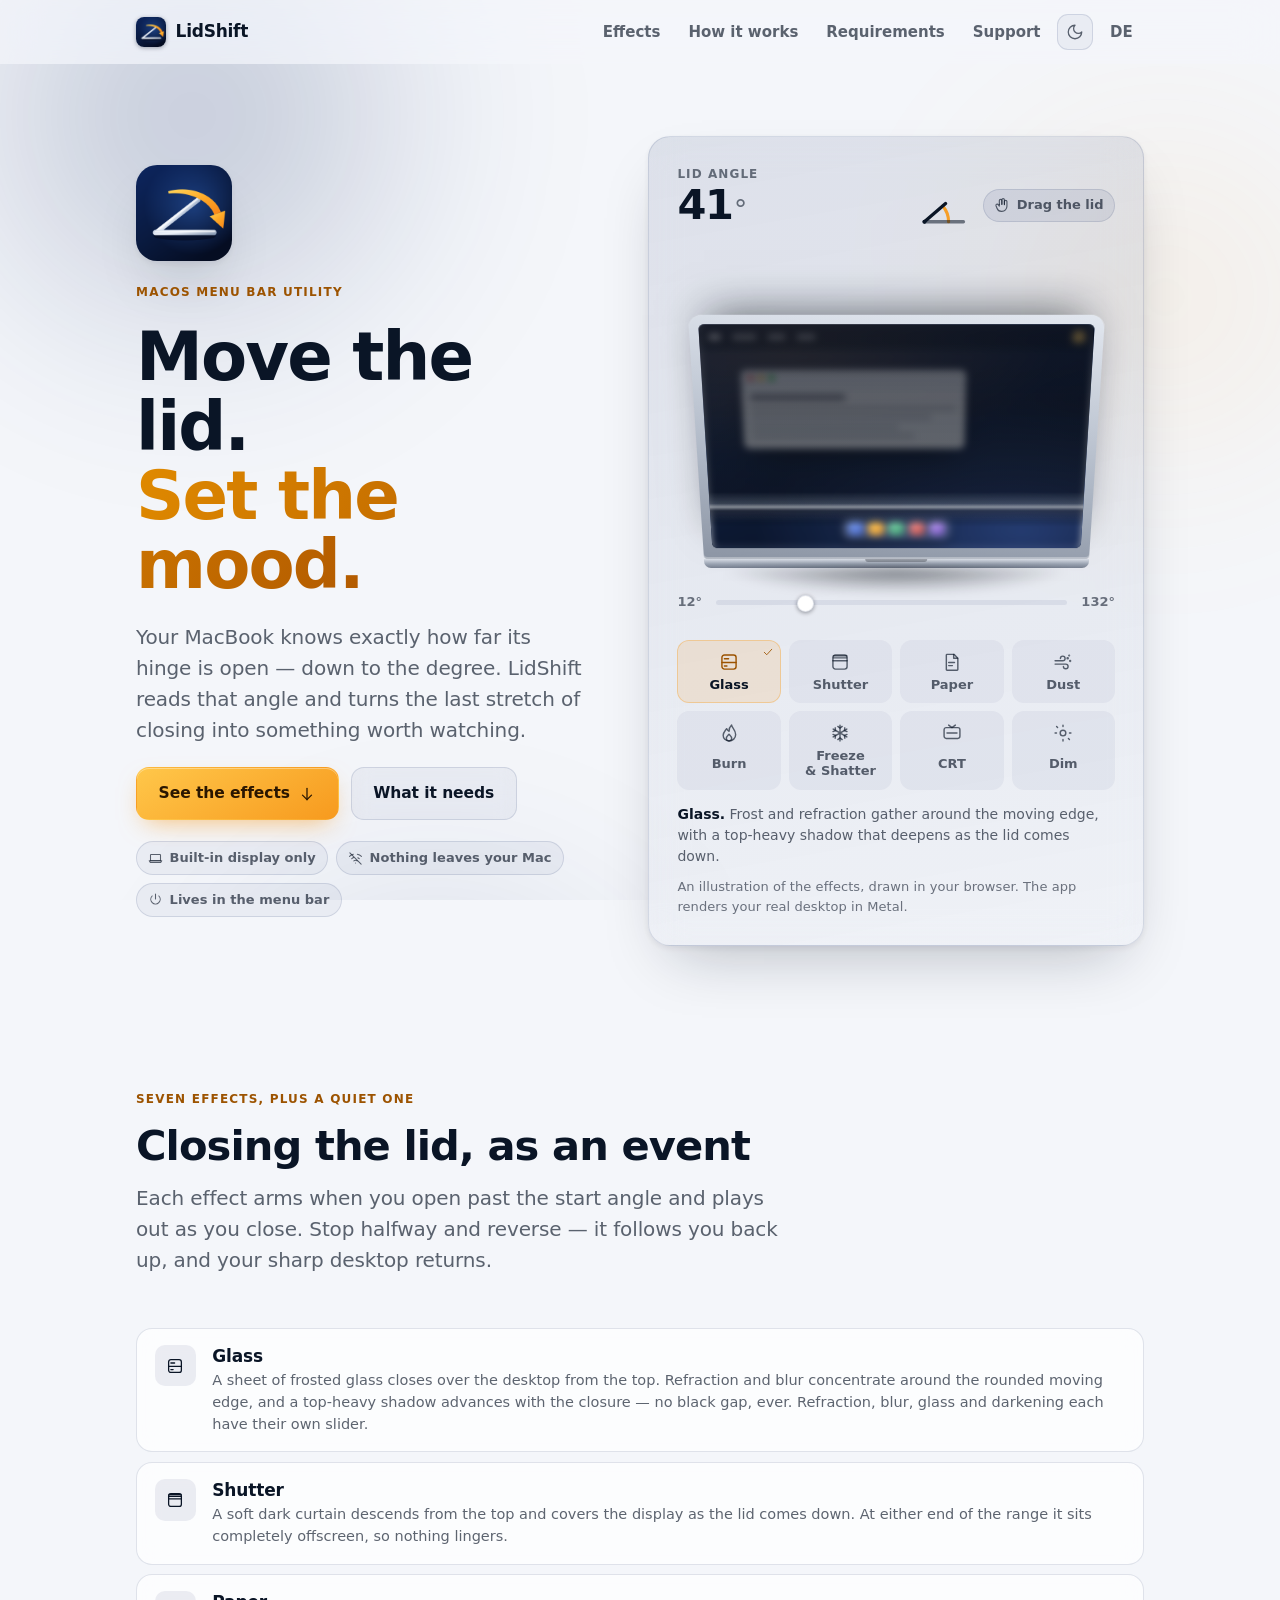
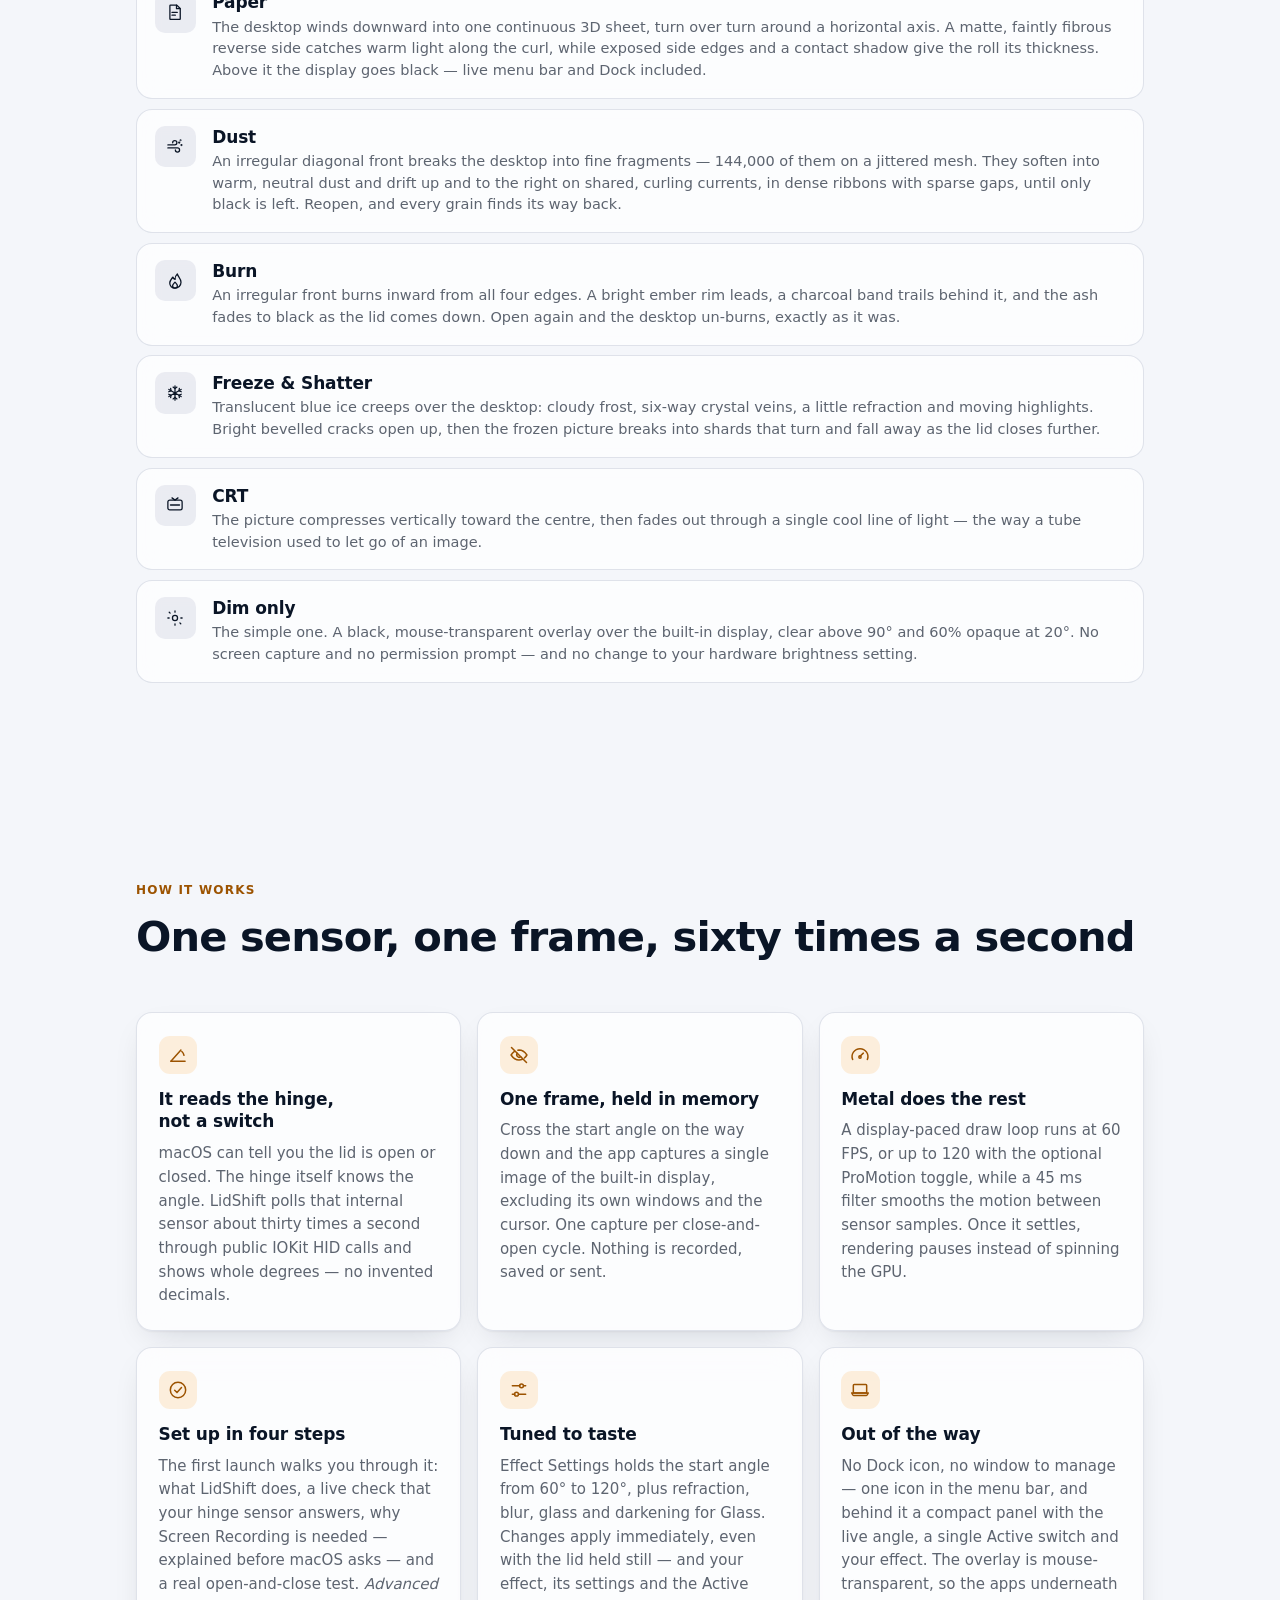
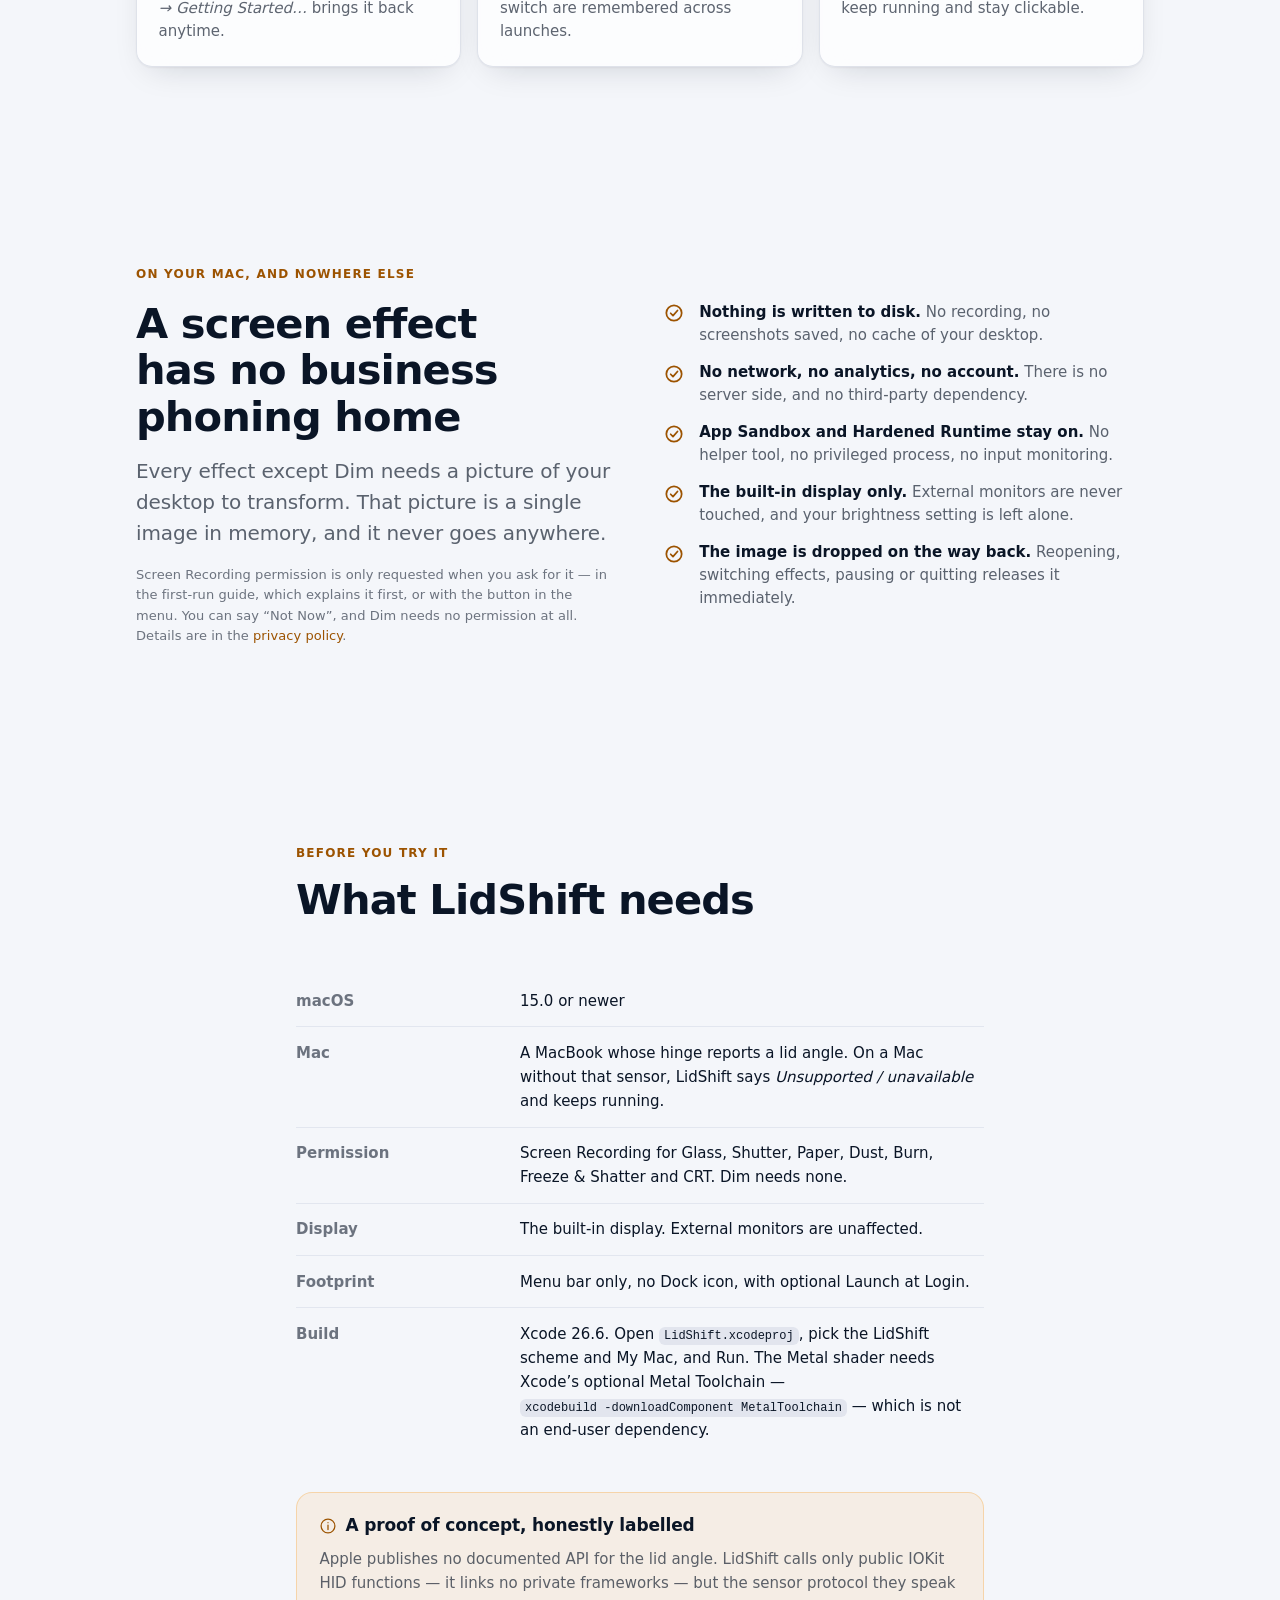
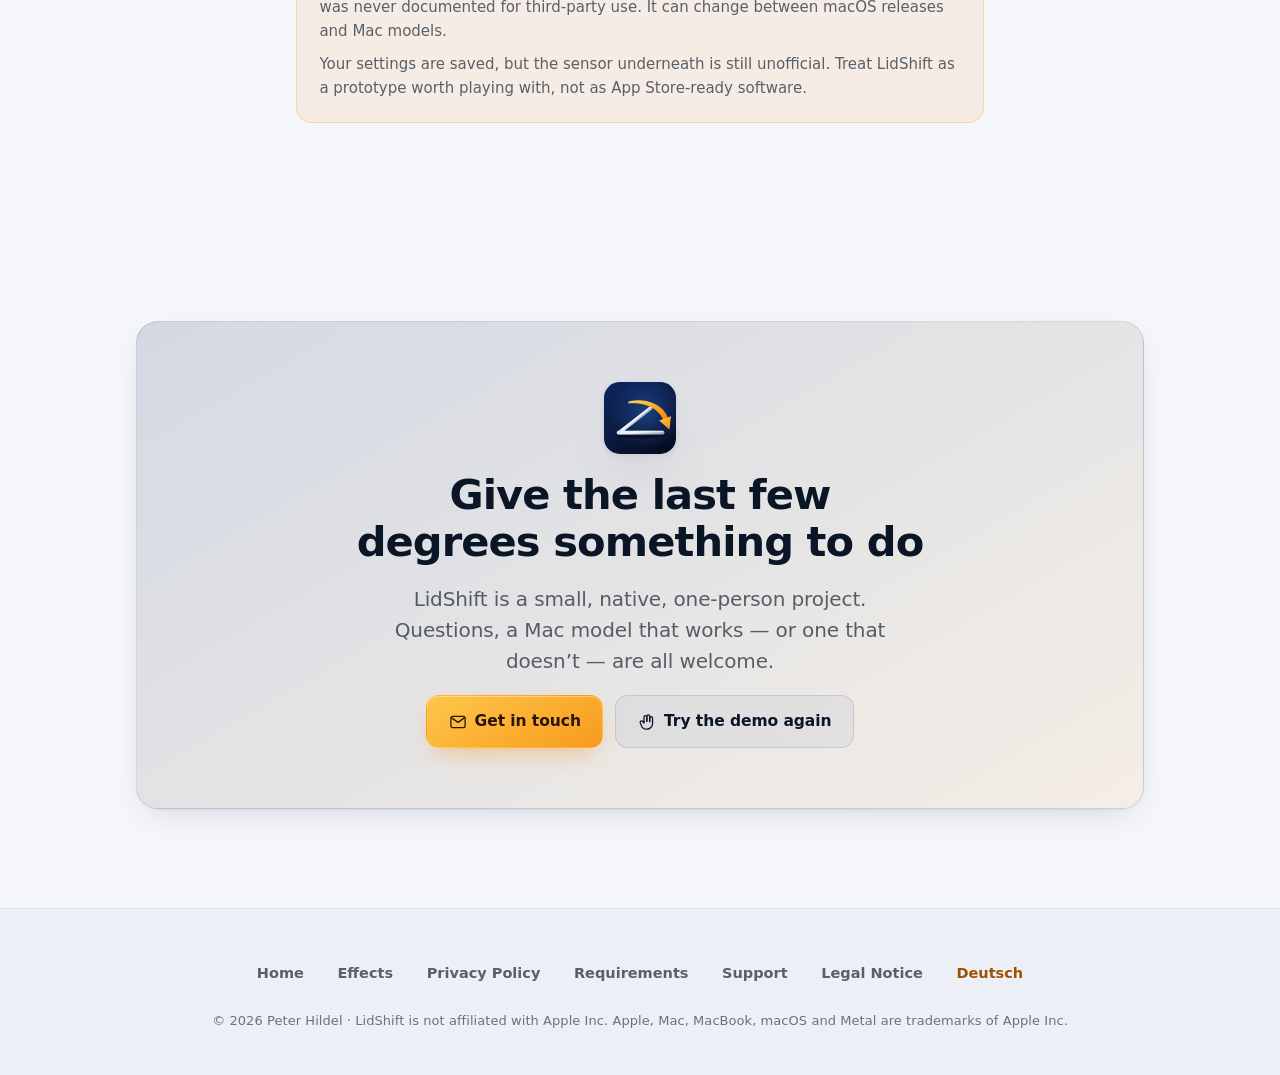
==== commit 0d49ae15: "Add support and privacy policy pages English and German support pages with contact, compatibility, t" ====
--- a/index.html
+++ b/index.html
@@ -33,7 +33,7 @@
       } catch (e) {}
     })();
   </script>
-  <link rel="stylesheet" href="assets/landing.css?v=2">
+  <link rel="stylesheet" href="assets/landing.css?v=3">
 </head>
 <body>
 <a class="skip" href="#main">Skip to content</a>
@@ -102,6 +102,7 @@
       <a class="nav-link hide-sm" href="#effects">Effects</a>
       <a class="nav-link hide-sm" href="#how">How it works</a>
       <a class="nav-link hide-sm" href="#requirements">Requirements</a>
+      <a class="nav-link hide-sm" href="support.html">Support</a>
       <button id="theme-toggle" class="icon-btn" type="button" aria-label="Switch between light and dark" aria-pressed="true">
         <svg class="ico" id="theme-icon" aria-hidden="true"><use href="#i-moon"/></svg>
       </button>
@@ -410,7 +411,7 @@
         <p class="tiny">
           Screen Recording permission is only requested when you ask for it — in the first-run guide, which
           explains it first, or with the button in the menu. You can say “Not Now”, and Dim needs no
-          permission at all.
+          permission at all. Details are in the <a href="privacy.html">privacy policy</a>.
         </p>
       </div>
       <ul class="checklist reveal">
@@ -490,8 +491,9 @@
     <div class="footer-links">
       <a href="index.html">Home</a>
       <a href="#effects">Effects</a>
-      <a href="#privacy">Privacy</a>
+      <a href="privacy.html">Privacy Policy</a>
       <a href="#requirements">Requirements</a>
+      <a href="support.html">Support</a>
       <a href="impressum.html">Legal Notice</a>
       <a class="lang" href="index-de.html" hreflang="de" lang="de">Deutsch</a>
     </div>
--- a/assets/landing.css
+++ b/assets/landing.css
@@ -920,6 +920,18 @@
 .doc p { color: var(--text-sec); font-size: 0.9688rem; line-height: 1.68; }
 .doc p strong { color: var(--text); }
 .doc .back { text-align: center; margin-top: 2.75rem; }
+.doc h3 { font-size: 1rem; color: var(--text); margin: 1.4rem 0 0.3rem; }
+.doc h2 + h3 { margin-top: 0.4rem; }
+.doc p + p { margin-top: 0.75rem; }
+.doc .doc-action { margin-top: 1.25rem; }
+.doc ul { margin: 0.75rem 0; padding-left: 1.2rem; color: var(--text-sec); font-size: 0.9688rem; line-height: 1.68; }
+.doc li + li { margin-top: 0.4rem; }
+.doc li strong { color: var(--text); }
+.doc ul + p { margin-top: 0.75rem; }
+.kv { display: grid; grid-template-columns: max-content 1fr; gap: 0.35rem 1.25rem; margin: 0 0 0.9rem; font-size: 0.9688rem; }
+.kv dt { color: var(--text-ter); }
+.kv dd { margin: 0; color: var(--text); }
+.doc code { font-size: 0.875em; white-space: normal; overflow-wrap: anywhere; }
 
 /* ---------- Footer ------------------------------------------------------- */
 .footer {
